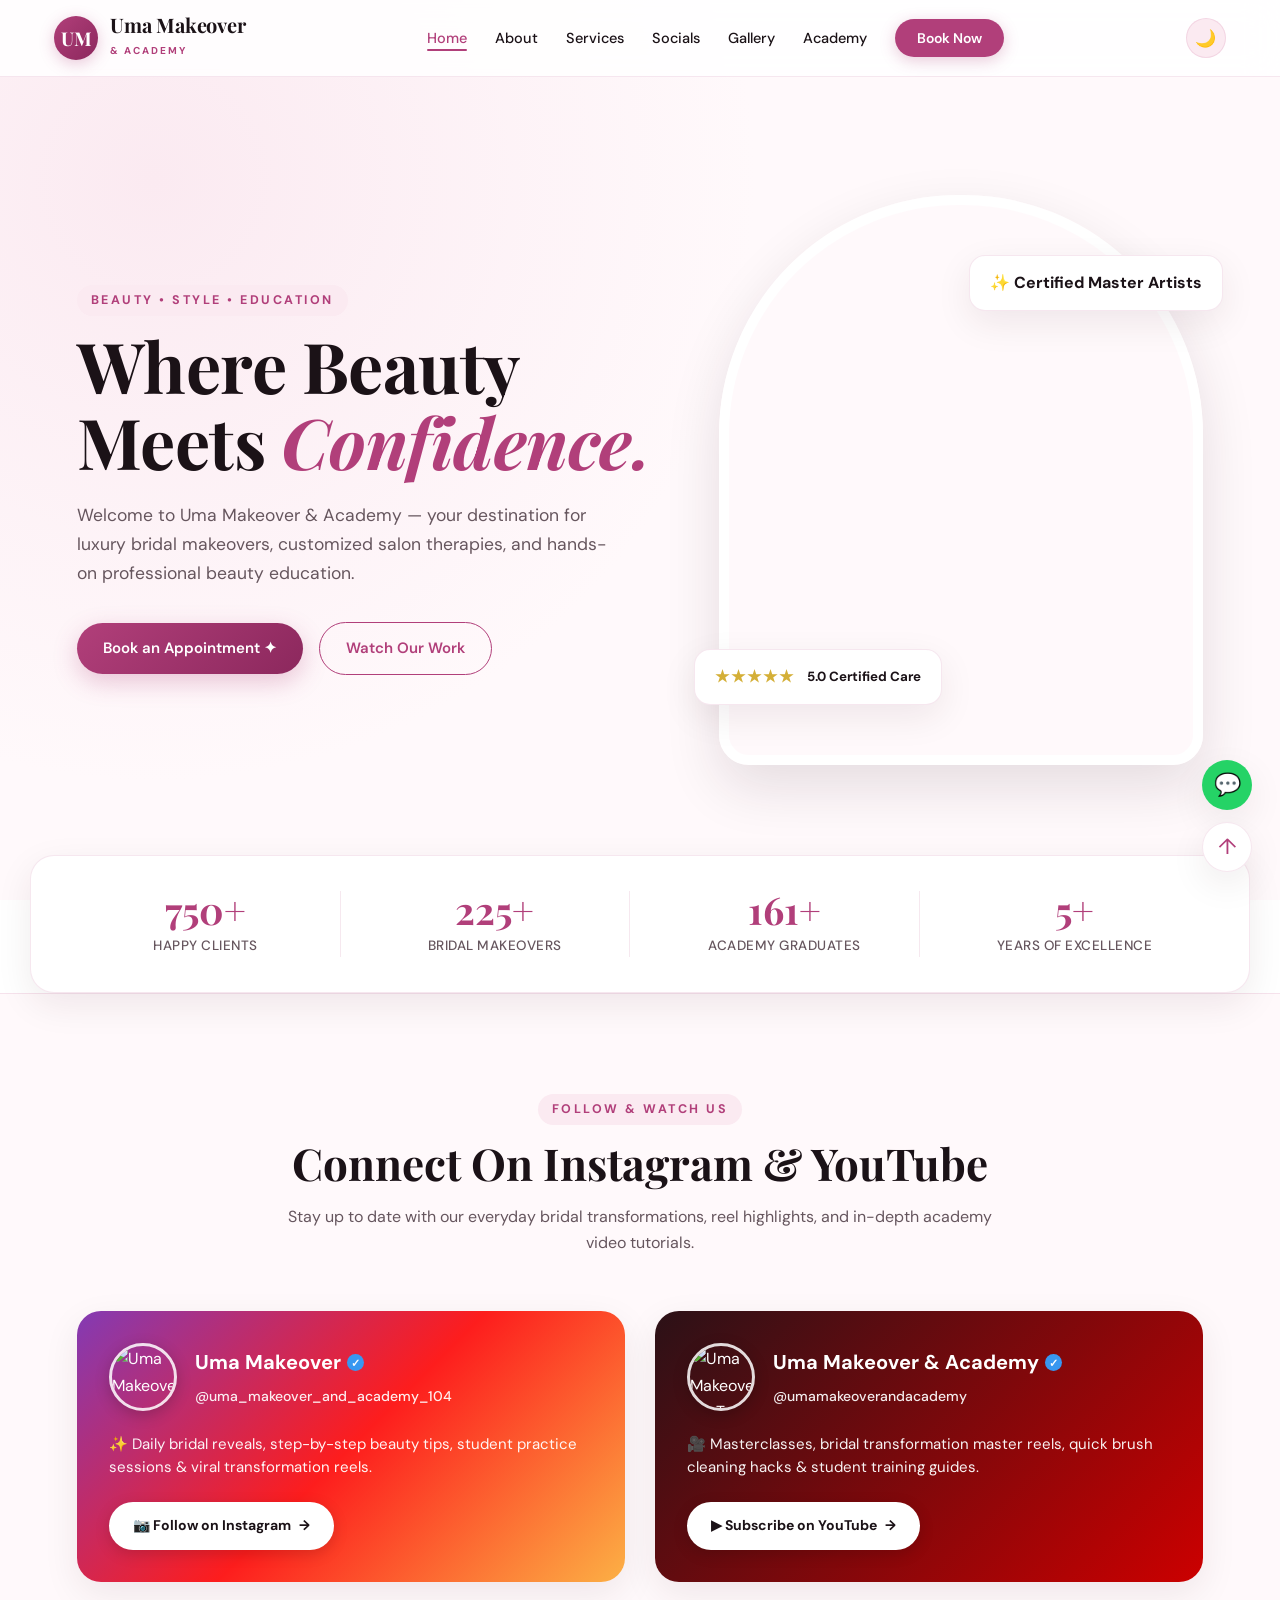
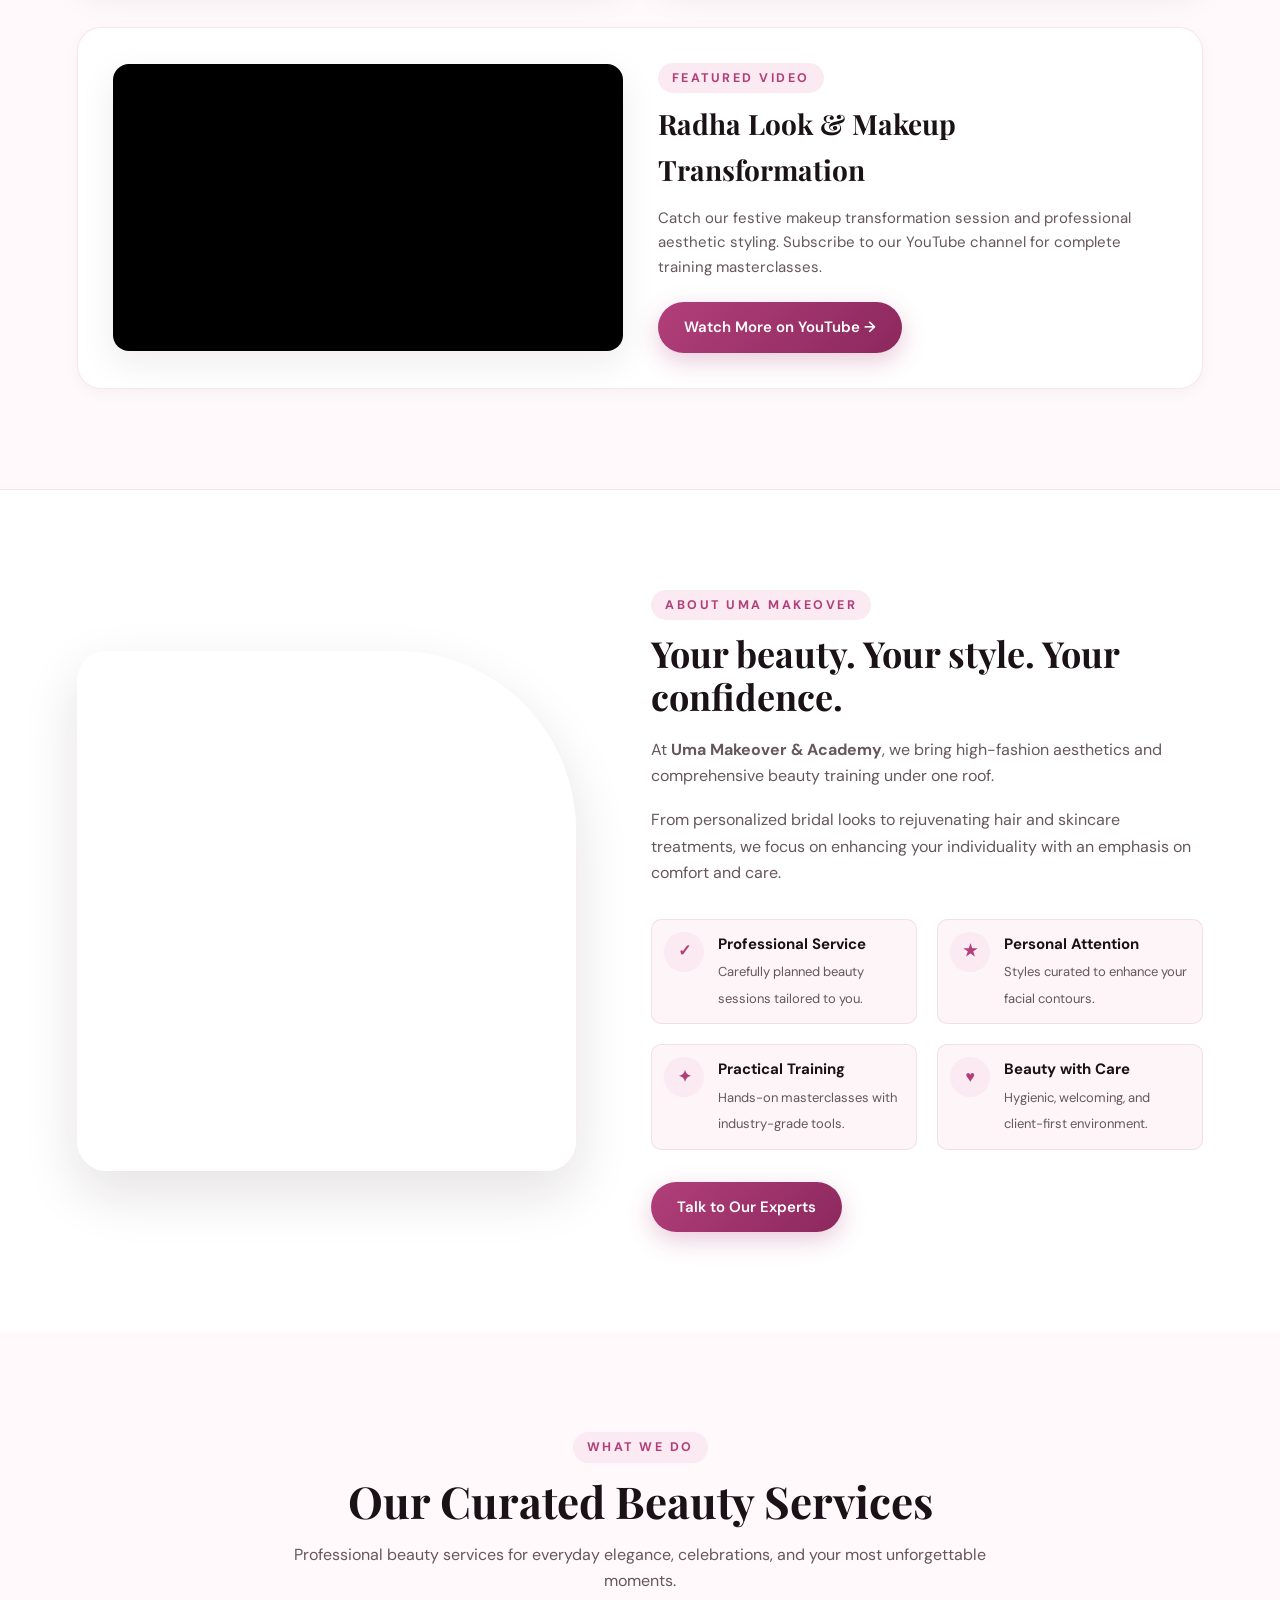
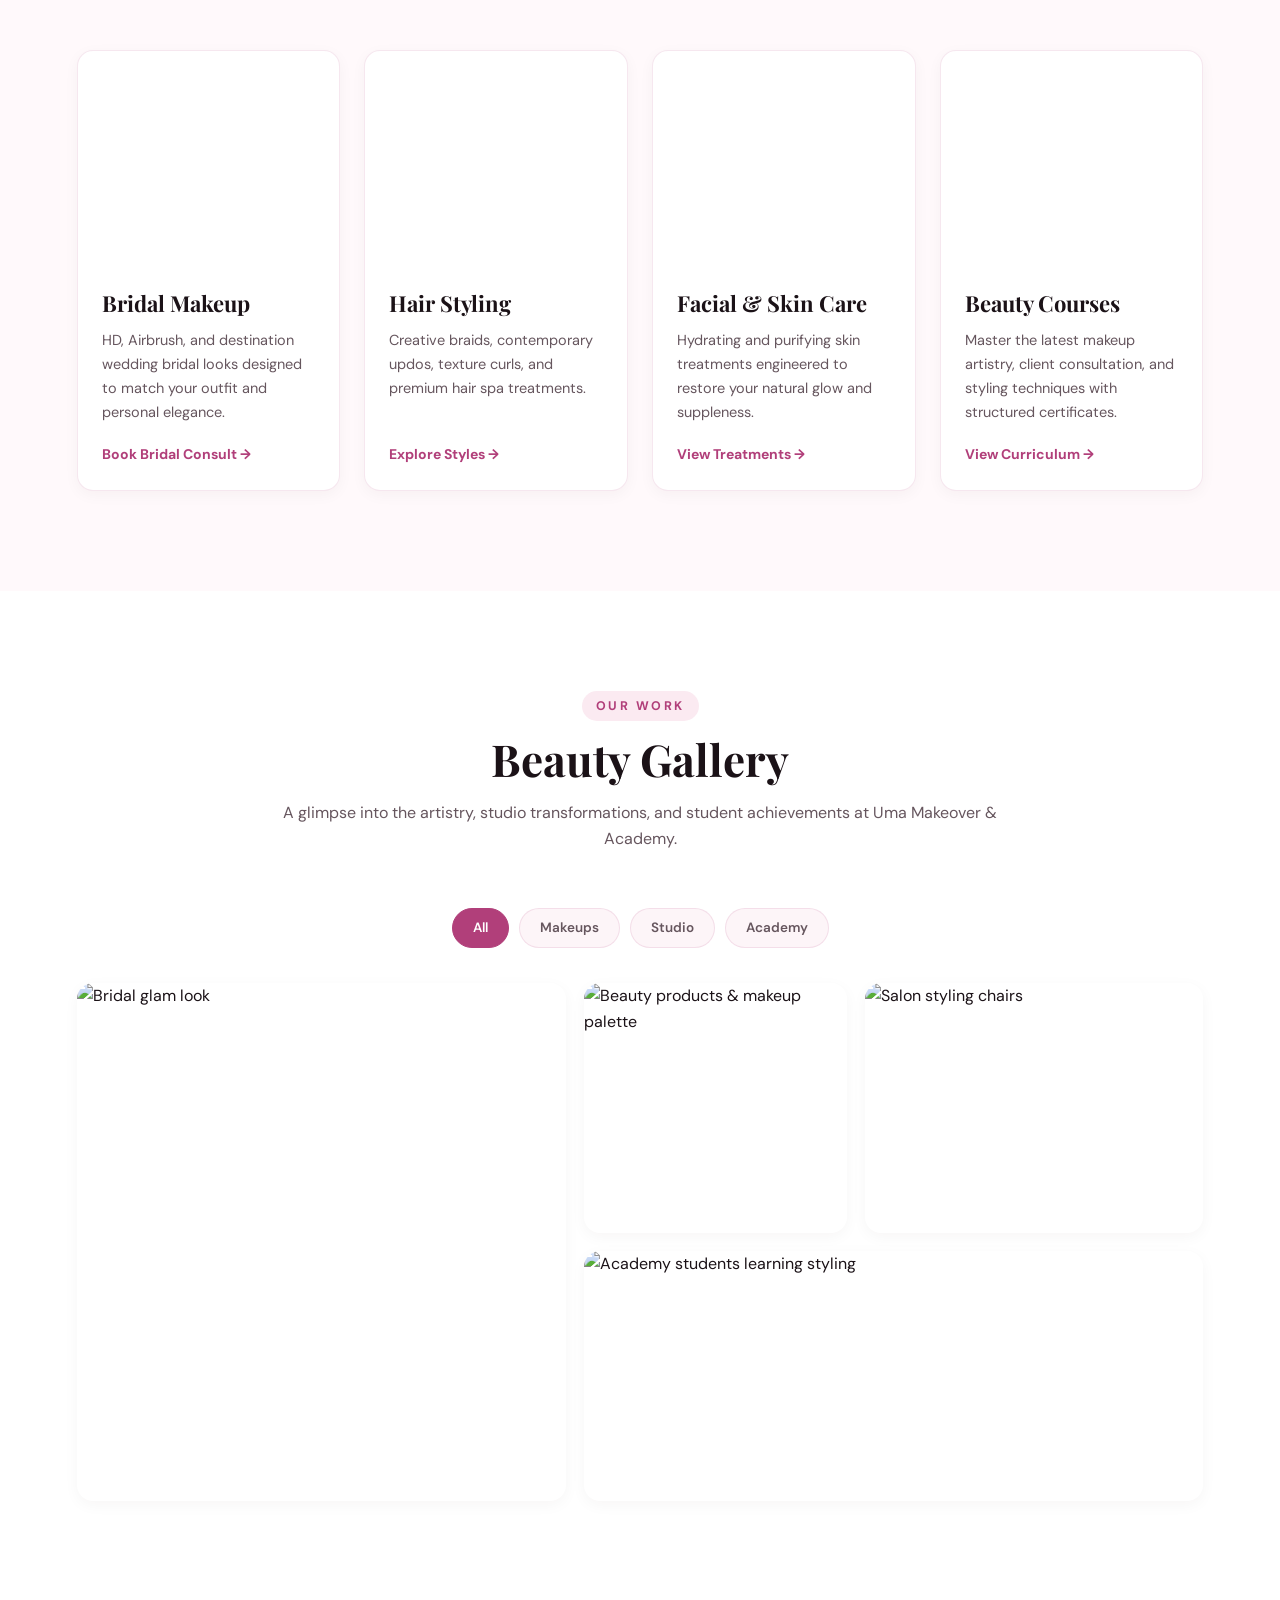
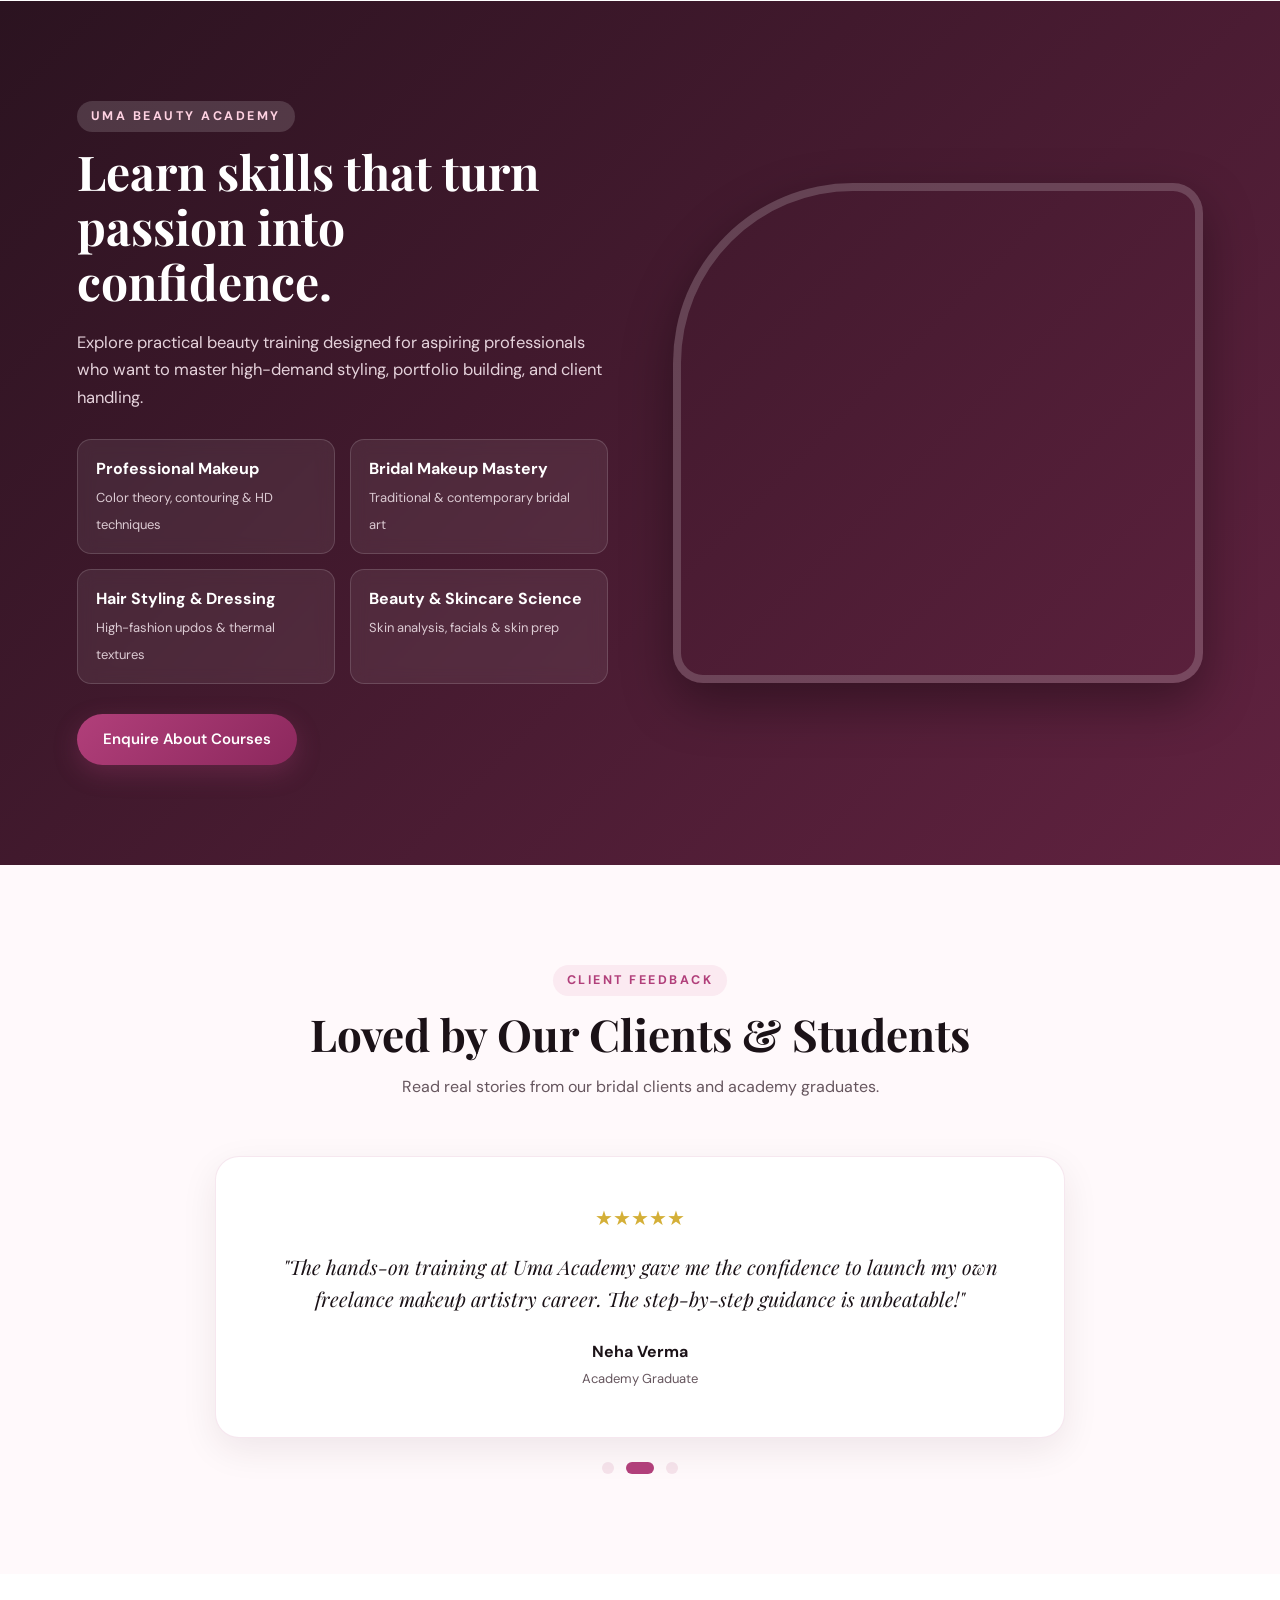
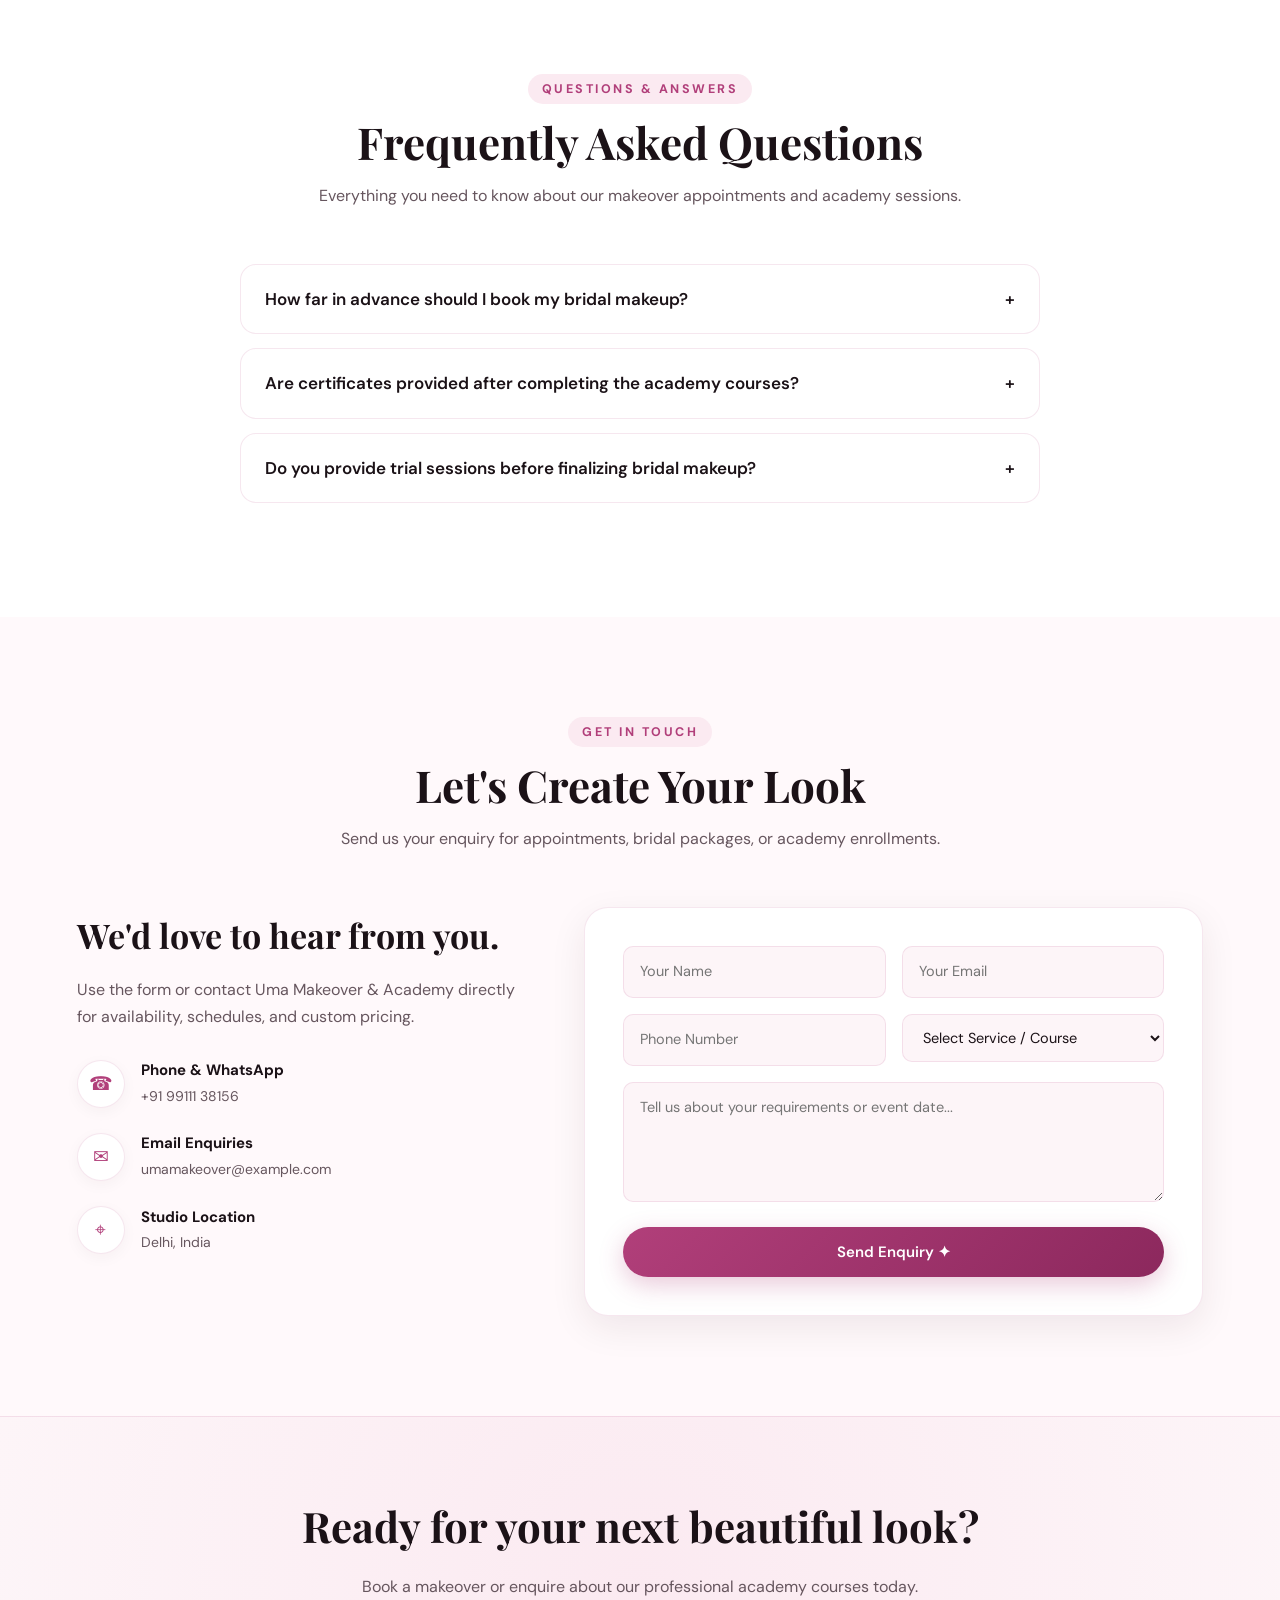
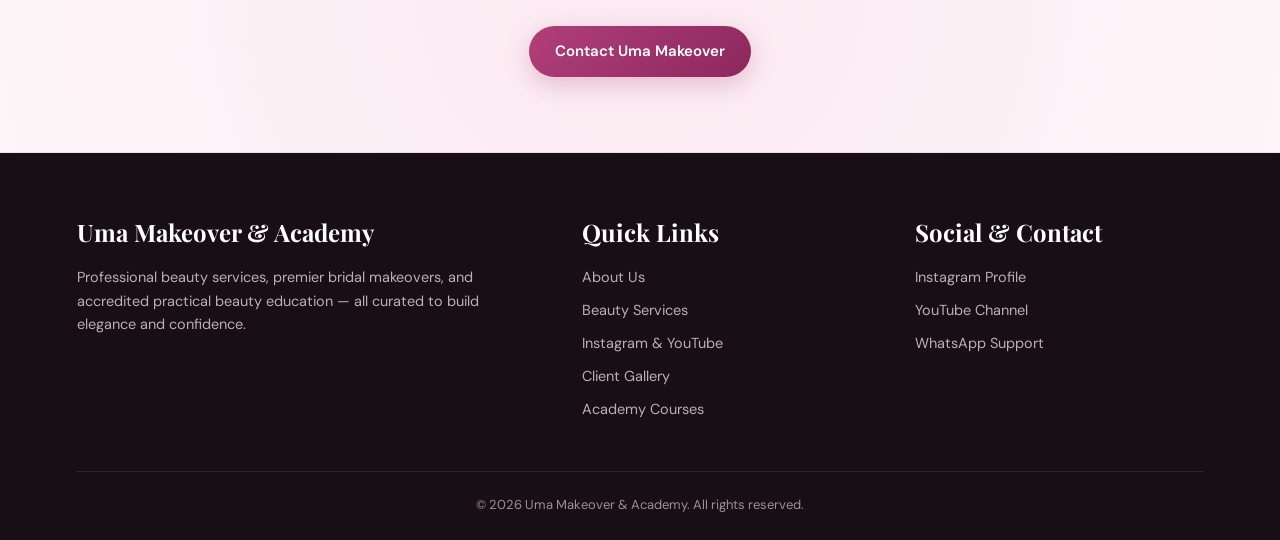
==== index.html @ 8ad24055 "Add files via upload" ====
<!DOCTYPE html>
<html lang="en">
<head>
<meta charset="UTF-8">
<meta name="viewport" content="width=device-width, initial-scale=1.0">
<title>Uma Makeover & Academy | Premium Beauty Services & Academy</title>
<meta name="description" content="Uma Makeover & Academy offers premier bridal makeovers, customized styling, advanced skincare treatments, and professional beauty certification courses.">

<!-- Open Graph Metadata -->
<meta property="og:title" content="Uma Makeover & Academy | Professional Beauty Services & Training">
<meta property="og:description" content="Explore bespoke bridal makeup, high-end beauty treatments, and masterclass academy courses at Uma Makeover & Academy.">
<meta property="og:type" content="website">
<meta property="og:image" content="https://www.dropbox.com/scl/fi/ovf34f2s7pq1p4fsjdrf5/entry.jpg?rlkey=3lvcfa2ybmjk0xt5ffach8w8v&st=k0tb5bt3&raw=1">

<!-- JSON-LD Structured Data for Local Business & Education -->
<script type="application/ld+json">
{
  "@context": "https://schema.org",
  "@type": "BeautySalon",
  "name": "Uma Makeover & Academy",
  "image": "https://www.dropbox.com/scl/fi/ovf34f2s7pq1p4fsjdrf5/entry.jpg?rlkey=3lvcfa2ybmjk0xt5ffach8w8v&st=k0tb5bt3&raw=1",
  "description": "Professional beauty services, bridal makeup, and accredited beauty training courses.",
  "address": {
    "@type": "PostalAddress",
    "addressLocality": "Delhi",
    "addressCountry": "IN"
  },
  "priceRange": "$$",
  "telephone": "+91-9911138156",
  "sameAs": [
    "https://www.instagram.com/uma_makeover_and_academy_104",
    "https://youtube.com/@umamakeoverandacademy"
  ]
}
</script>

<!-- Google Fonts -->
<link rel="preconnect" href="https://fonts.googleapis.com">
<link rel="preconnect" href="https://fonts.gstatic.com" crossorigin>
<link href="https://fonts.googleapis.com/css2?family=DM+Sans:ital,opsz,wght@0,9..40,300;0,9..40,400;0,9..40,500;0,9..40,600;0,9..40,700;1,9..40,400&family=Playfair+Display:ital,wght@0,500;0,600;0,700;1,600&display=swap" rel="stylesheet">

<!-- External Stylesheet -->
<link rel="stylesheet" href="styles.css">
</head>

<body>

<!-- Scroll Progress Bar Indicator -->
<div id="scroll-progress" role="progressbar" aria-label="Page reading progress"></div>

<!-- Header / Navigation -->
<header id="mainHeader">
  <div class="nav">
    <a href="#home" class="logo" aria-label="Uma Makeover & Academy Home">
      <div class="logo-mark">UM</div>
      <div class="logo-text"><strong>Uma Makeover</strong><span>& Academy</span></div>
    </a>
    
    <nav aria-label="Main Navigation">
      <ul id="navLinks">
        <li><a href="#home" class="active" onclick="closeMenu()">Home</a></li>
        <li><a href="#about" onclick="closeMenu()">About</a></li>
        <li><a href="#services" onclick="closeMenu()">Services</a></li>
        <li><a href="#social-hub" onclick="closeMenu()">Socials</a></li>
        <li><a href="#gallery" onclick="closeMenu()">Gallery</a></li>
        <li><a href="#academy" onclick="closeMenu()">Academy</a></li>
        <li><a href="#contact" class="nav-btn" onclick="closeMenu()">Book Now</a></li>
      </ul>
    </nav>

    <div class="nav-actions">
      <button class="theme-toggle" id="themeToggle" aria-label="Toggle Dark/Light Mode">🌙</button>
      <button class="menu-toggle" id="menuToggle" aria-label="Open Navigation Menu" onclick="toggleMenu()">☰</button>
    </div>
  </div>
</header>

<main>
<!-- Hero Section -->
<section id="home" class="hero">
  <div class="hero-copy reveal">
    <div class="eyebrow">Beauty • Style • Education</div>
    <h1>Where Beauty Meets <em>Confidence.</em></h1>
    <p>Welcome to Uma Makeover & Academy — your destination for luxury bridal makeovers, customized salon therapies, and hands-on professional beauty education.</p>
    <div class="actions">
      <a class="btn btn-primary" href="#contact">Book an Appointment ✦</a>
      <a class="btn btn-outline" href="#social-hub">Watch Our Work</a>
    </div>
  </div>
  <div class="hero-visual reveal">
    <div class="hero-photo-wrap">
      <div class="hero-photo" role="img" aria-label="Professional makeup look by Uma Makeover"></div>
    </div>
    <div class="floating float1">
      <div class="stars">★★★★★</div>
      <small>5.0 Certified Care</small>
    </div>
    <div class="floating float2">
      <span>✨ Certified Master Artists</span>
    </div>
  </div>
</section>

<!-- Animated Statistics Bar -->
<div class="container reveal">
  <div class="stats-bar">
    <div class="stat-item">
      <div class="stat-number" data-target="1500">0</div>
      <div class="stat-label">Happy Clients</div>
    </div>
    <div class="stat-item">
      <div class="stat-number" data-target="450">0</div>
      <div class="stat-label">Bridal Makeovers</div>
    </div>
    <div class="stat-item">
      <div class="stat-number" data-target="320">0</div>
      <div class="stat-label">Academy Graduates</div>
    </div>
    <div class="stat-item">
      <div class="stat-number" data-target="8">0</div>
      <div class="stat-label">Years of Excellence</div>
    </div>
  </div>
</div>

<!-- Social Hub: Instagram & YouTube Cards + Latest Video -->
<section id="social-hub" class="social-hub">
  <div class="container">
    <div class="section-head reveal">
      <div class="eyebrow">Follow & Watch Us</div>
      <h2>Connect On Instagram & YouTube</h2>
      <p>Stay up to date with our everyday bridal transformations, reel highlights, and in-depth academy video tutorials.</p>
    </div>

    <!-- Social Profile Cards -->
    <div class="social-grid reveal">
      <!-- Instagram Profile Card -->
      <a href="https://www.instagram.com/uma_makeover_and_academy_104?utm_source=ig_web_button_share_sheet&igsi=ZDNlZDc0MzIxNw==" target="_blank" rel="noopener noreferrer" class="social-profile-card insta-card">
        <div class="card-top">
          <img class="profile-avatar" src="https://www.dropbox.com/scl/fi/ovf34f2s7pq1p4fsjdrf5/entry.jpg?rlkey=3lvcfa2ybmjk0xt5ffach8w8v&st=k0tb5bt3&raw=1" alt="Uma Makeover Instagram Avatar">
          <div class="profile-info">
            <h3>Uma Makeover <span class="verified-badge">✓</span></h3>
            <span class="profile-handle">@uma_makeover_and_academy_104</span>
          </div>
        </div>
        <div class="card-mid">
          <p>✨ Daily bridal reveals, step-by-step beauty tips, student practice sessions & viral transformation reels.</p>
        </div>
        <div class="social-action-btn">
          <span>📷 Follow on Instagram</span>
          <span>→</span>
        </div>
      </a>

      <!-- YouTube Channel Card -->
      <a href="https://youtube.com/@umamakeoverandacademy?si=cdeq-fgTTBvo14sQ" target="_blank" rel="noopener noreferrer" class="social-profile-card youtube-card">
        <div class="card-top">
          <img class="profile-avatar" src="https://images.unsplash.com/photo-1487412947147-5cebf100ffc2?auto=format&fit=crop&w=200&q=80" alt="Uma Makeover YouTube Avatar">
          <div class="profile-info">
            <h3>Uma Makeover & Academy <span class="verified-badge">✓</span></h3>
            <span class="profile-handle">@umamakeoverandacademy</span>
          </div>
        </div>
        <div class="card-mid">
          <p>🎥 Masterclasses, bridal transformation master reels, quick brush cleaning hacks & student training guides.</p>
        </div>
        <div class="social-action-btn">
          <span>▶ Subscribe on YouTube</span>
          <span>→</span>
        </div>
      </a>
    </div>

    <!-- Latest Video Feature Card -->
    <div class="video-showcase reveal">
      <div class="video-player-wrap">
        <iframe 
          src="https://www.youtube-nocookie.com/embed/ZUZE400ye9o?rel=0" 
          title="Latest YouTube Video | Uma Makeover & Academy" 
          allow="accelerometer; autoplay; clipboard-write; encrypted-media; gyroscope; picture-in-picture; web-share" 
          allowfullscreen>
        </iframe>
      </div>
      <div class="video-details">
        <div class="eyebrow" style="margin-bottom: 8px;">Featured Video</div>
        <h3>Radha Look & Makeup Transformation</h3>
        <p>Catch our festive makeup transformation session and professional aesthetic styling. Subscribe to our YouTube channel for complete training masterclasses.</p>
        <div class="actions">
          <a href="https://youtube.com/@umamakeoverandacademy?si=cdeq-fgTTBvo14sQ" target="_blank" rel="noopener noreferrer" class="btn btn-primary">Watch More on YouTube →</a>
        </div>
      </div>
    </div>
  </div>
</section>

<!-- About Section -->
<section id="about" class="about">
  <div class="container about-grid">
    <div class="about-img reveal" role="img" aria-label="Uma Makeover Studio session"></div>
    <div class="about-copy reveal">
      <div class="eyebrow">About Uma Makeover</div>
      <h3>Your beauty. Your style. Your confidence.</h3>
      <p>At <strong>Uma Makeover & Academy</strong>, we bring high-fashion aesthetics and comprehensive beauty training under one roof.</p>
      <p>From personalized bridal looks to rejuvenating hair and skincare treatments, we focus on enhancing your individuality with an emphasis on comfort and care.</p>
      <div class="features">
        <div class="feature">
          <div class="icon">✓</div>
          <div><strong>Professional Service</strong><span>Carefully planned beauty sessions tailored to you.</span></div>
        </div>
        <div class="feature">
          <div class="icon">★</div>
          <div><strong>Personal Attention</strong><span>Styles curated to enhance your facial contours.</span></div>
        </div>
        <div class="feature">
          <div class="icon">✦</div>
          <div><strong>Practical Training</strong><span>Hands-on masterclasses with industry-grade tools.</span></div>
        </div>
        <div class="feature">
          <div class="icon">♥</div>
          <div><strong>Beauty with Care</strong><span>Hygienic, welcoming, and client-first environment.</span></div>
        </div>
      </div>
      <a href="#contact" class="btn btn-primary">Talk to Our Experts</a>
    </div>
  </div>
</section>

<!-- Services Section -->
<section id="services" class="services-section">
  <div class="container">
    <div class="section-head reveal">
      <div class="eyebrow">What We Do</div>
      <h2>Our Curated Beauty Services</h2>
      <p>Professional beauty services for everyday elegance, celebrations, and your most unforgettable moments.</p>
    </div>
    <div class="cards">
      <article class="card reveal">
        <div class="card-img"><div role="img" aria-label="Bridal Makeup Session"></div></div>
        <div class="card-body">
          <h3>Bridal Makeup</h3>
          <p>HD, Airbrush, and destination wedding bridal looks designed to match your outfit and personal elegance.</p>
          <a href="#contact" class="card-cta">Book Bridal Consult →</a>
        </div>
      </article>

      <article class="card reveal">
        <div class="card-img"><div role="img" aria-label="Hair Styling & Dressing"></div></div>
        <div class="card-body">
          <h3>Hair Styling</h3>
          <p>Creative braids, contemporary updos, texture curls, and premium hair spa treatments.</p>
          <a href="#contact" class="card-cta">Explore Styles →</a>
        </div>
      </article>

      <article class="card reveal">
        <div class="card-img"><div role="img" aria-label="Facial & Skin Care"></div></div>
        <div class="card-body">
          <h3>Facial & Skin Care</h3>
          <p>Hydrating and purifying skin treatments engineered to restore your natural glow and suppleness.</p>
          <a href="#contact" class="card-cta">View Treatments →</a>
        </div>
      </article>

      <article class="card reveal">
        <div class="card-img"><div role="img" aria-label="Beauty Courses"></div></div>
        <div class="card-body">
          <h3>Beauty Courses</h3>
          <p>Master the latest makeup artistry, client consultation, and styling techniques with structured certificates.</p>
          <a href="#academy" class="card-cta">View Curriculum →</a>
        </div>
      </article>
    </div>
  </div>
</section>

<!-- Gallery Section -->
<section id="gallery" class="gallery-section">
  <div class="container">
    <div class="section-head reveal">
      <div class="eyebrow">Our Work</div>
      <h2>Beauty Gallery</h2>
      <p>A glimpse into the artistry, studio transformations, and student achievements at Uma Makeover & Academy.</p>
    </div>

    <div class="gallery-filters reveal">
      <button class="filter-btn active" onclick="filterGallery('all', this)">All</button>
      <button class="filter-btn" onclick="filterGallery('makeup', this)">Makeups</button>
      <button class="filter-btn" onclick="filterGallery('studio', this)">Studio</button>
      <button class="filter-btn" onclick="filterGallery('academy', this)">Academy</button>
    </div>

    <div class="gallery-grid reveal">
      <div class="gallery-item g1" data-cat="makeup" onclick="openLightbox(this)">
        <img src="https://www.dropbox.com/scl/fi/kptnhw49k2x7mx968b41r/okay.jpeg?rlkey=gnirdo7ybxyenerd9arwm7mrc&st=c4qbxoyv&raw=1" alt="Bridal glam look" loading="lazy">
        <div class="gallery-overlay"><span>Glamour & Bridal Makeup</span></div>
      </div>
      <div class="gallery-item g2" data-cat="studio" onclick="openLightbox(this)">
        <img src="https://images.unsplash.com/photo-1596462502278-27bfdc403348?auto=format&fit=crop&w=800&q=85" alt="Beauty products & makeup palette" loading="lazy">
        <div class="gallery-overlay"><span>Premium Formulations</span></div>
      </div>
      <div class="gallery-item g3" data-cat="studio" onclick="openLightbox(this)">
        <img src="https://images.unsplash.com/photo-1560066984-138dadb4c035?auto=format&fit=crop&w=800&q=85" alt="Salon styling chairs" loading="lazy">
        <div class="gallery-overlay"><span>Modern Studio Space</span></div>
      </div>
      <div class="gallery-item g4" data-cat="academy" onclick="openLightbox(this)">
        <img src="https://images.unsplash.com/photo-1521590832167-7bcbfaa6381f?auto=format&fit=crop&w=1000&q=85" alt="Academy students learning styling" loading="lazy">
        <div class="gallery-overlay"><span>Masterclass Training</span></div>
      </div>
    </div>
  </div>
</section>

<!-- Lightbox Modal -->
<div class="lightbox" id="imageLightbox" onclick="closeLightbox(event)" role="dialog" aria-modal="true" aria-label="Image Preview">
  <div class="lightbox-content">
    <button class="lightbox-close" onclick="closeLightbox(event)" aria-label="Close Lightbox">✕</button>
    <img id="lightboxImg" src="" alt="Expanded View">
  </div>
</div>

<!-- Academy Section -->
<section id="academy" class="academy">
  <div class="container academy-grid">
    <div class="reveal">
      <div class="eyebrow">Uma Beauty Academy</div>
      <h2>Learn skills that turn passion into confidence.</h2>
      <p>Explore practical beauty training designed for aspiring professionals who want to master high-demand styling, portfolio building, and client handling.</p>
      <div class="course-list">
        <div class="course">
          <b>Professional Makeup</b>
          <span>Color theory, contouring & HD techniques</span>
        </div>
        <div class="course">
          <b>Bridal Makeup Mastery</b>
          <span>Traditional & contemporary bridal art</span>
        </div>
        <div class="course">
          <b>Hair Styling & Dressing</b>
          <span>High-fashion updos & thermal textures</span>
        </div>
        <div class="course">
          <b>Beauty & Skincare Science</b>
          <span>Skin analysis, facials & skin prep</span>
        </div>
      </div>
      <a class="btn btn-primary" href="#contact">Enquire About Courses</a>
    </div>
    <div class="academy-img reveal" role="img" aria-label="Uma Beauty Academy Practical Training"></div>
  </div>
</section>

<!-- Testimonials Section -->
<section class="testimonials">
  <div class="container">
    <div class="section-head reveal">
      <div class="eyebrow">Client Feedback</div>
      <h2>Loved by Our Clients & Students</h2>
      <p>Read real stories from our bridal clients and academy graduates.</p>
    </div>

    <div class="testimonial-carousel-wrap reveal">
      <div class="testimonial-slide active">
        <div class="test-stars">★★★★★</div>
        <p class="test-quote">"Uma Makeover made my wedding day completely magical! My makeup lasted flawlessly throughout the entire evening, looking natural yet royal."</p>
        <div class="test-author">
          <strong>Pooja Sharma</strong>
          <span>Bridal Client</span>
        </div>
      </div>

      <div class="testimonial-slide">
        <div class="test-stars">★★★★★</div>
        <p class="test-quote">"The hands-on training at Uma Academy gave me the confidence to launch my own freelance makeup artistry career. The step-by-step guidance is unbeatable!"</p>
        <div class="test-author">
          <strong>Neha Verma</strong>
          <span>Academy Graduate</span>
        </div>
      </div>

      <div class="testimonial-slide">
        <div class="test-stars">★★★★★</div>
        <p class="test-quote">"Exceptional hygiene, luxurious environment, and artists who truly listen to what you want. My go-to salon for all family occasions!"</p>
        <div class="test-author">
          <strong>Ananya Saxena</strong>
          <span>Regular Client</span>
        </div>
      </div>

      <div class="test-controls">
        <button class="test-dot active" onclick="setSlide(0)" aria-label="Testimonial 1"></button>
        <button class="test-dot" onclick="setSlide(1)" aria-label="Testimonial 2"></button>
        <button class="test-dot" onclick="setSlide(2)" aria-label="Testimonial 3"></button>
      </div>
    </div>
  </div>
</section>

<!-- FAQ Section -->
<section class="faq-section">
  <div class="container">
    <div class="section-head reveal">
      <div class="eyebrow">Questions & Answers</div>
      <h2>Frequently Asked Questions</h2>
      <p>Everything you need to know about our makeover appointments and academy sessions.</p>
    </div>

    <div class="faq-container reveal">
      <div class="faq-item">
        <button class="faq-question" onclick="toggleFaq(this)">
          How far in advance should I book my bridal makeup?
          <span>+</span>
        </button>
        <div class="faq-answer">
          We recommend booking your bridal slot at least 2 to 4 months in advance, especially during the peak wedding season, to secure your preferred dates and artists.
        </div>
      </div>

      <div class="faq-item">
        <button class="faq-question" onclick="toggleFaq(this)">
          Are certificates provided after completing the academy courses?
          <span>+</span>
        </button>
        <div class="faq-answer">
          Yes! All academy courses conclude with practical portfolio assessments, professional evaluations, and verified course completion certificates.
        </div>
      </div>

      <div class="faq-item">
        <button class="faq-question" onclick="toggleFaq(this)">
          Do you provide trial sessions before finalizing bridal makeup?
          <span>+</span>
        </button>
        <div class="faq-answer">
          Yes, we offer tailored paid trial sessions to test looks, base formulas, and hair arrangements tailored directly to your skin tone and event attire.
        </div>
      </div>
    </div>
  </div>
</section>

<!-- Contact & Booking Section -->
<section id="contact" class="contact">
  <div class="container">
    <div class="section-head reveal">
      <div class="eyebrow">Get In Touch</div>
      <h2>Let's Create Your Look</h2>
      <p>Send us your enquiry for appointments, bridal packages, or academy enrollments.</p>
    </div>
    
    <div class="contact-grid">
      <div class="contact-info reveal">
        <h3>We'd love to hear from you.</h3>
        <p>Use the form or contact Uma Makeover & Academy directly for availability, schedules, and custom pricing.</p>
        
        <div class="info">
          <div class="info-icon">☎</div>
          <div>
            <strong>Phone & WhatsApp</strong>
            <span>+91 99111 38156</span>
          </div>
        </div>

        <div class="info">
          <div class="info-icon">✉</div>
          <div>
            <strong>Email Enquiries</strong>
            <span>umamakeover@example.com</span>
          </div>
        </div>

        <div class="info">
          <div class="info-icon">⌖</div>
          <div>
            <strong>Studio Location</strong>
            <span>Delhi, India</span>
          </div>
        </div>
      </div>

      <div class="form-wrapper reveal">
        <form class="form" id="contactForm" action="https://formspree.io/f/mgvnndvn" method="POST">
          <div class="row">
            <div class="form-group">
              <input type="text" name="name" placeholder="Your Name" required aria-label="Your Name">
            </div>
            <div class="form-group">
              <input type="email" name="email" placeholder="Your Email" required aria-label="Your Email">
            </div>
          </div>
          
          <div class="row">
            <div class="form-group">
              <input type="tel" name="phone" placeholder="Phone Number" required aria-label="Phone Number">
            </div>
            <div class="form-group">
              <select name="service" required aria-label="Select Desired Service">
                <option value="" disabled selected>Select Service / Course</option>
                <option value="Bridal Makeup">Bridal Makeup</option>
                <option value="Hair Styling">Hair Styling</option>
                <option value="Skin & Facial Care">Skin & Facial Care</option>
                <option value="Academy Courses">Academy Courses</option>
              </select>
            </div>
          </div>

          <div class="form-group">
            <textarea name="message" placeholder="Tell us about your requirements or event date..." required aria-label="Message"></textarea>
          </div>

          <button class="btn btn-primary" type="submit" style="width: 100%;">Send Enquiry ✦</button>
          <div id="formStatus" class="form-status"></div>
        </form>
      </div>
    </div>
  </div>
</section>

<!-- Call to Action Banner -->
<section class="cta">
  <div class="container reveal">
    <h2>Ready for your next beautiful look?</h2>
    <p>Book a makeover or enquire about our professional academy courses today.</p>
    <a href="#contact" class="btn btn-primary">Contact Uma Makeover</a>
  </div>
</section>
</main>

<!-- Footer -->
<footer>
  <div class="footer-grid">
    <div>
      <h3>Uma Makeover & Academy</h3>
      <p>Professional beauty services, premier bridal makeovers, and accredited practical beauty education — all curated to build elegance and confidence.</p>
    </div>
    <div>
      <h3>Quick Links</h3>
      <a href="#about">About Us</a>
      <a href="#services">Beauty Services</a>
      <a href="#social-hub">Instagram & YouTube</a>
      <a href="#gallery">Client Gallery</a>
      <a href="#academy">Academy Courses</a>
    </div>
    <div>
      <h3>Social & Contact</h3>
      <a href="https://www.instagram.com/uma_makeover_and_academy_104?utm_source=ig_web_button_share_sheet&igsi=ZDNlZDc0MzIxNw==" target="_blank" rel="noopener noreferrer">Instagram Profile</a>
      <a href="https://youtube.com/@umamakeoverandacademy?si=cdeq-fgTTBvo14sQ" target="_blank" rel="noopener noreferrer">YouTube Channel</a>
      <a href="https://wa.me/9911138156" target="_blank" rel="noopener noreferrer">WhatsApp Support</a>
    </div>
  </div>
  <div class="footer-bottom">
    © <span id="year"></span> Uma Makeover & Academy. All rights reserved.
  </div>
</footer>

<!-- Floating Action Buttons -->
<aside class="floating-actions" aria-label="Quick Actions">
  <a href="https://wa.me/919911138156" target="_blank" rel="noopener noreferrer" class="float-btn whatsapp-btn" aria-label="Chat on WhatsApp">💬</a>
  <button class="float-btn scroll-top-btn" id="scrollTopBtn" onclick="window.scrollTo({top:0, behavior:'smooth'})" aria-label="Back to top">↑</button>
</aside>

<!-- External Script -->
<script src="script.js"></script>
</body>
</html>
---- styles.css ----
:root {
  --pink: #b13f7a;
  --pink-dark: #8c285d;
  --pink-light: #fbeaf1;
  --pink-glow: rgba(177, 63, 122, 0.28);
  --dark: #1b1217;
  --cream: #fff9fb;
  --card-bg: #ffffff;
  --surface: #fdf5f8;
  --white: #ffffff;
  --muted: #66565e;
  --border: rgba(177, 63, 122, 0.12);
  --gold: #d4af37;
  --shadow-sm: 0 4px 15px rgba(45, 15, 30, 0.04);
  --shadow-md: 0 12px 36px rgba(45, 15, 30, 0.08);
  --shadow-lg: 0 22px 55px rgba(45, 15, 30, 0.12);
  --radius-lg: 24px;
  --radius-md: 16px;
  --radius-sm: 10px;
  --transition: all 0.35s cubic-bezier(0.16, 1, 0.3, 1);
}

[data-theme="dark"] {
  --pink: #d9629f;
  --pink-dark: #b13f7a;
  --pink-light: #2c1421;
  --pink-glow: rgba(217, 98, 159, 0.35);
  --dark: #f8f2f5;
  --cream: #120b10;
  --card-bg: #1c1319;
  --surface: #180e15;
  --white: #160d13;
  --muted: #bda8b3;
  --border: rgba(217, 98, 159, 0.2);
  --shadow-sm: 0 4px 15px rgba(0, 0, 0, 0.3);
  --shadow-md: 0 12px 36px rgba(0, 0, 0, 0.45);
  --shadow-lg: 0 22px 55px rgba(0, 0, 0, 0.6);
}

*, *::before, *::after {
  margin: 0;
  padding: 0;
  box-sizing: border-box;
}

html {
  scroll-behavior: smooth;
  scroll-padding-top: 85px;
}

body {
  font-family: "DM Sans", sans-serif;
  color: var(--dark);
  background-color: var(--white);
  line-height: 1.65;
  overflow-x: hidden;
  transition: background-color 0.4s ease, color 0.4s ease;
}

a:focus-visible, button:focus-visible, input:focus-visible, select:focus-visible, textarea:focus-visible {
  outline: 3px solid var(--pink);
  outline-offset: 3px;
}

a { text-decoration: none; color: inherit; }
img { display: block; width: 100%; object-fit: cover; }
button, input, select, textarea { font: inherit; }

#scroll-progress {
  position: fixed;
  top: 0;
  left: 0;
  height: 3.5px;
  background: linear-gradient(90deg, var(--pink), var(--gold));
  width: 0%;
  z-index: 2000;
  transition: width 0.1s linear;
}

/* Header & Sticky Navigation */
header {
  position: fixed;
  top: 0;
  left: 0;
  width: 100%;
  z-index: 1000;
  background: rgba(255, 255, 255, 0.85);
  backdrop-filter: blur(16px);
  -webkit-backdrop-filter: blur(16px);
  border-bottom: 1px solid var(--border);
  transition: var(--transition);
}

[data-theme="dark"] header {
  background: rgba(22, 13, 19, 0.85);
}

header.scrolled {
  box-shadow: var(--shadow-sm);
  background: rgba(255, 255, 255, 0.96);
}
[data-theme="dark"] header.scrolled {
  background: rgba(22, 13, 19, 0.96);
}

.nav {
  max-width: 1220px;
  margin: auto;
  padding: 14px 24px;
  display: flex;
  align-items: center;
  justify-content: space-between;
  gap: 20px;
}

.logo {
  display: flex;
  align-items: center;
  gap: 12px;
}

.logo-mark {
  width: 44px;
  height: 44px;
  border-radius: 50%;
  display: grid;
  place-items: center;
  background: linear-gradient(135deg, var(--pink), var(--pink-dark));
  color: #fff;
  font-family: "Playfair Display", serif;
  font-weight: 700;
  font-size: 19px;
  box-shadow: 0 4px 15px var(--pink-glow);
}

.logo-text strong {
  display: block;
  font-family: "Playfair Display", serif;
  font-size: 20px;
  letter-spacing: -0.2px;
  line-height: 1.1;
}

.logo-text span {
  font-size: 10px;
  letter-spacing: 2px;
  color: var(--pink);
  text-transform: uppercase;
  font-weight: 700;
}

nav ul {
  list-style: none;
  display: flex;
  gap: 28px;
  align-items: center;
}

nav a {
  font-size: 14.5px;
  font-weight: 500;
  position: relative;
  transition: color 0.25s ease;
}

nav a::after {
  content: '';
  position: absolute;
  bottom: -4px;
  left: 0;
  width: 0%;
  height: 2px;
  background: var(--pink);
  transition: width 0.3s cubic-bezier(0.2, 0.8, 0.2, 1);
  border-radius: 2px;
}

nav a:hover, nav a.active {
  color: var(--pink);
}

nav a:hover::after, nav a.active::after {
  width: 100%;
}

.nav-actions {
  display: flex;
  align-items: center;
  gap: 14px;
}

.theme-toggle {
  background: var(--pink-light);
  border: 1px solid var(--border);
  color: var(--pink);
  width: 40px;
  height: 40px;
  border-radius: 50%;
  display: grid;
  place-items: center;
  cursor: pointer;
  font-size: 17px;
  transition: var(--transition);
}

.theme-toggle:hover {
  transform: rotate(20deg) scale(1.05);
}

.nav-btn {
  padding: 10px 22px;
  border-radius: 30px;
  background: var(--pink);
  color: white !important;
  font-weight: 600;
  font-size: 14px;
  box-shadow: 0 4px 15px var(--pink-glow);
  transition: var(--transition);
}

.nav-btn:hover {
  transform: translateY(-2px);
  box-shadow: 0 7px 22px var(--pink-glow);
}

.nav-btn::after { display: none !important; }

.menu-toggle {
  display: none;
  background: none;
  border: none;
  font-size: 26px;
  cursor: pointer;
  color: var(--dark);
  padding: 5px;
}

/* Global Buttons & Badges */
.btn {
  display: inline-flex;
  align-items: center;
  justify-content: center;
  gap: 8px;
  padding: 13px 26px;
  border-radius: 30px;
  font-weight: 600;
  font-size: 15px;
  cursor: pointer;
  transition: var(--transition);
  border: none;
}

.btn-primary {
  background: linear-gradient(135deg, var(--pink), var(--pink-dark));
  color: #fff;
  box-shadow: 0 8px 24px var(--pink-glow);
}

.btn-primary:hover {
  transform: translateY(-2.5px);
  box-shadow: 0 12px 30px var(--pink-glow);
}

.btn-outline {
  border: 1.5px solid var(--pink);
  color: var(--pink);
  background: transparent;
}

.btn-outline:hover {
  background: var(--pink-light);
  transform: translateY(-2.5px);
}

.eyebrow {
  display: inline-block;
  color: var(--pink);
  font-weight: 700;
  text-transform: uppercase;
  letter-spacing: 2.5px;
  font-size: 12.5px;
  margin-bottom: 12px;
  background: var(--pink-light);
  padding: 5px 14px;
  border-radius: 30px;
}

.section-head {
  text-align: center;
  max-width: 720px;
  margin: 0 auto 55px;
}

.section-head h2 {
  font-family: "Playfair Display", serif;
  font-size: clamp(32px, 4vw, 44px);
  line-height: 1.2;
  margin-bottom: 14px;
}

.section-head p {
  color: var(--muted);
  font-size: 16px;
}

section {
  padding: 100px 6%;
}

.container {
  max-width: 1220px;
  margin: auto;
}

/* Hero Section */
.hero {
  min-height: 100vh;
  padding: 140px 6% 80px;
  display: grid;
  grid-template-columns: 1.1fr 0.9fr;
  align-items: center;
  gap: 50px;
  background: radial-gradient(circle at 12% 20%, var(--pink-light) 0%, transparent 45%), var(--cream);
  position: relative;
  overflow: hidden;
}

.hero-copy h1 {
  font-family: "Playfair Display", serif;
  font-size: clamp(42px, 5.5vw, 70px);
  line-height: 1.08;
  margin-bottom: 22px;
  letter-spacing: -0.5px;
}

.hero-copy h1 em {
  color: var(--pink);
  font-style: italic;
  font-family: "Playfair Display", serif;
}

.hero-copy p {
  color: var(--muted);
  font-size: 17.5px;
  max-width: 540px;
  margin-bottom: 34px;
}

.hero .actions {
  display: flex;
  gap: 16px;
  flex-wrap: wrap;
  align-items: center;
}

.hero-visual {
  position: relative;
}

.hero-photo-wrap {
  position: relative;
  z-index: 1;
}

.hero-photo {
  height: 570px;
  border-radius: 240px 240px 30px 30px;
  box-shadow: var(--shadow-lg);
  border: 10px solid var(--card-bg);
  background: url("https://www.dropbox.com/scl/fi/ovf34f2s7pq1p4fsjdrf5/entry.jpg?rlkey=3lvcfa2ybmjk0xt5ffach8w8v&st=pskd2j8v&raw=1") center/cover no-repeat;
  transition: transform 0.6s ease;
}

.hero-visual:hover .hero-photo {
  transform: scale(1.015);
}

.floating {
  position: absolute;
  background: var(--card-bg);
  padding: 14px 20px;
  border-radius: 16px;
  box-shadow: var(--shadow-md);
  font-weight: 700;
  z-index: 2;
  display: flex;
  align-items: center;
  gap: 12px;
  border: 1px solid var(--border);
  animation: floatAnim 4s ease-in-out infinite alternate;
}

.float1 {
  left: -25px;
  bottom: 60px;
  animation-delay: 0s;
}

.float2 {
  right: -20px;
  top: 60px;
  animation-delay: 1.5s;
}

@keyframes floatAnim {
  0% { transform: translateY(0px); }
  100% { transform: translateY(-12px); }
}

.stars {
  color: var(--gold);
  letter-spacing: 2px;
}

/* Statistics Bar */
.stats-bar {
  background: var(--card-bg);
  padding: 35px 40px;
  border-radius: var(--radius-lg);
  box-shadow: var(--shadow-md);
  margin-top: -45px;
  position: relative;
  z-index: 10;
  display: grid;
  grid-template-columns: repeat(4, 1fr);
  gap: 20px;
  border: 1px solid var(--border);
}

.stat-item {
  text-align: center;
  border-right: 1px solid var(--border);
}

.stat-item:last-child {
  border-right: none;
}

.stat-number {
  font-family: "Playfair Display", serif;
  font-size: 38px;
  font-weight: 700;
  color: var(--pink);
  line-height: 1;
  margin-bottom: 6px;
}

.stat-label {
  font-size: 13.5px;
  color: var(--muted);
  font-weight: 500;
  text-transform: uppercase;
  letter-spacing: 0.5px;
}

/* Social Connect Profiles & Latest Video Section */
.social-hub {
  background: var(--cream);
  border-top: 1px solid var(--border);
  border-bottom: 1px solid var(--border);
}

.social-grid {
  display: grid;
  grid-template-columns: 1fr 1fr;
  gap: 30px;
  margin-bottom: 45px;
}

.social-profile-card {
  display: flex;
  flex-direction: column;
  justify-content: space-between;
  padding: 32px;
  border-radius: var(--radius-lg);
  color: #ffffff;
  position: relative;
  overflow: hidden;
  box-shadow: var(--shadow-md);
  transition: var(--transition);
  cursor: pointer;
}

.social-profile-card:hover {
  transform: translateY(-8px);
  box-shadow: var(--shadow-lg);
}

.insta-card {
  background: linear-gradient(135deg, #833ab4, #fd1d1d, #fcb045);
}

.youtube-card {
  background: linear-gradient(135deg, #2b1117 0%, #cc0000 100%);
}

.card-top {
  display: flex;
  align-items: center;
  gap: 18px;
  margin-bottom: 22px;
}

.profile-avatar {
  width: 68px;
  height: 68px;
  border-radius: 50%;
  border: 3px solid rgba(255, 255, 255, 0.85);
  box-shadow: 0 4px 15px rgba(0, 0, 0, 0.2);
  object-fit: cover;
}

.profile-info h3 {
  font-size: 20px;
  font-weight: 700;
  margin-bottom: 4px;
  display: flex;
  align-items: center;
  gap: 6px;
  color: #fff;
}

.verified-badge {
  background: #3897f0;
  color: white;
  border-radius: 50%;
  font-size: 11px;
  width: 17px;
  height: 17px;
  display: inline-grid;
  place-items: center;
}

.profile-handle {
  font-size: 14px;
  opacity: 0.92;
  font-weight: 500;
}

.card-mid p {
  font-size: 15px;
  line-height: 1.5;
  color: rgba(255, 255, 255, 0.95);
  margin-bottom: 24px;
}

.social-action-btn {
  display: inline-flex;
  align-items: center;
  justify-content: center;
  gap: 8px;
  background: #ffffff;
  color: #1b1217;
  padding: 12px 24px;
  border-radius: 30px;
  font-weight: 700;
  font-size: 14px;
  transition: var(--transition);
  box-shadow: 0 4px 15px rgba(0, 0, 0, 0.15);
  width: fit-content;
}

.social-profile-card:hover .social-action-btn {
  transform: scale(1.04);
}

/* Latest Video Embed Container */
.video-showcase {
  background: var(--card-bg);
  border: 1px solid var(--border);
  border-radius: var(--radius-lg);
  padding: 35px;
  box-shadow: var(--shadow-sm);
  display: grid;
  grid-template-columns: 1fr 1fr;
  gap: 35px;
  align-items: center;
}

.video-player-wrap {
  position: relative;
  border-radius: var(--radius-md);
  overflow: hidden;
  box-shadow: var(--shadow-md);
  background: #000;
  aspect-ratio: 16/9;
}

.video-player-wrap iframe {
  position: absolute;
  inset: 0;
  width: 100%;
  height: 100%;
  border: none;
}

.video-details h3 {
  font-family: "Playfair Display", serif;
  font-size: 28px;
  margin-bottom: 12px;
}

.video-details p {
  color: var(--muted);
  font-size: 15px;
  margin-bottom: 22px;
}

/* About Section */
.about {
  background: var(--white);
}

.about-grid {
  display: grid;
  grid-template-columns: 0.95fr 1.05fr;
  gap: 75px;
  align-items: center;
}

.about-img {
  height: 520px;
  border-radius: 30px 180px 30px 30px;
  background: url("https://www.dropbox.com/scl/fi/5585wtarthppxr4ii4p8y/IMG_20251009_195903.jpg?rlkey=9sg9oexq5ltqjyc8ute4a8y6s&st=n1d5ogpd&raw=1") center/cover;
  box-shadow: var(--shadow-lg);
  border: 8px solid var(--card-bg);
}

.about-copy h3 {
  font-family: "Playfair Display", serif;
  font-size: 36px;
  margin-bottom: 18px;
  line-height: 1.2;
}

.about-copy p {
  color: var(--muted);
  margin-bottom: 18px;
  font-size: 16px;
}

.features {
  display: grid;
  grid-template-columns: 1fr 1fr;
  gap: 20px;
  margin: 32px 0;
}

.feature {
  display: flex;
  gap: 14px;
  align-items: flex-start;
  padding: 12px;
  border-radius: var(--radius-sm);
  background: var(--surface);
  border: 1px solid var(--border);
}

.icon {
  width: 40px;
  height: 40px;
  flex: none;
  border-radius: 50%;
  display: grid;
  place-items: center;
  background: var(--pink-light);
  color: var(--pink);
  font-weight: 700;
  font-size: 16px;
}

.feature strong {
  display: block;
  font-size: 15px;
  margin-bottom: 2px;
}

.feature span {
  font-size: 13px;
  color: var(--muted);
}

/* Services Section */
.services-section {
  background: var(--cream);
}

.cards {
  display: grid;
  grid-template-columns: repeat(4, 1fr);
  gap: 24px;
}

.card {
  background: var(--card-bg);
  border-radius: var(--radius-md);
  overflow: hidden;
  box-shadow: var(--shadow-sm);
  border: 1px solid var(--border);
  transition: var(--transition);
  display: flex;
  flex-direction: column;
}

.card:hover {
  transform: translateY(-8px);
  box-shadow: var(--shadow-lg);
  border-color: rgba(177, 63, 122, 0.3);
}

.card-img {
  height: 210px;
  position: relative;
  overflow: hidden;
}

.card-img div {
  width: 100%;
  height: 100%;
  transition: transform 0.5s ease;
}

.card:hover .card-img div {
  transform: scale(1.08);
}

.card:nth-child(1) .card-img div {
  background: url("https://www.dropbox.com/scl/fi/kptnhw49k2x7mx968b41r/okay.jpeg?rlkey=gnirdo7ybxyenerd9arwm7mrc&st=ux4b2gvg&raw=1") center/cover;
}
.card:nth-child(2) .card-img div {
  background: url("https://www.dropbox.com/scl/fi/r9j51t55dg8chqa97dp1r/hair.jpeg?rlkey=ddks5bmu60dn95oyfgqcnqu5i&st=e2dn7uao&raw=1") center/cover;
}
.card:nth-child(3) .card-img div {
  background: url("https://images.unsplash.com/photo-1570172619644-dfd03ed5d881?auto=format&fit=crop&w=700&q=80") center/cover;
}
.card:nth-child(4) .card-img div {
  background: url("https://images.unsplash.com/photo-1556229010-6c3f2c9ca5f8?auto=format&fit=crop&w=700&q=80") center/cover;
}

.card-body {
  padding: 24px;
  display: flex;
  flex-direction: column;
  flex-grow: 1;
}

.card h3 {
  font-family: "Playfair Display", serif;
  font-size: 22px;
  margin-bottom: 8px;
}

.card p {
  color: var(--muted);
  font-size: 14.5px;
  margin-bottom: 18px;
  flex-grow: 1;
}

.card-cta {
  display: inline-flex;
  align-items: center;
  gap: 6px;
  color: var(--pink);
  font-weight: 700;
  font-size: 14px;
  margin-top: auto;
}

.card-cta:hover {
  text-decoration: underline;
}

/* Gallery Section */
.gallery-section {
  background: var(--white);
}

.gallery-filters {
  display: flex;
  justify-content: center;
  gap: 10px;
  margin-bottom: 35px;
  flex-wrap: wrap;
}

.filter-btn {
  background: var(--surface);
  border: 1px solid var(--border);
  padding: 8px 20px;
  border-radius: 30px;
  font-size: 13.5px;
  font-weight: 600;
  color: var(--muted);
  cursor: pointer;
  transition: var(--transition);
}

.filter-btn.active, .filter-btn:hover {
  background: var(--pink);
  color: #fff;
  border-color: var(--pink);
}

.gallery-grid {
  display: grid;
  grid-template-columns: 1.3fr 0.7fr 0.9fr;
  grid-template-rows: 250px 250px;
  gap: 18px;
}

.gallery-item {
  border-radius: var(--radius-md);
  overflow: hidden;
  position: relative;
  cursor: pointer;
  box-shadow: var(--shadow-sm);
}

.gallery-item img {
  height: 100%;
  width: 100%;
  transition: transform 0.5s ease;
}

.gallery-item:hover img {
  transform: scale(1.08);
}

.gallery-overlay {
  position: absolute;
  inset: 0;
  background: linear-gradient(to top, rgba(27, 18, 23, 0.7) 0%, transparent 60%);
  display: flex;
  align-items: flex-end;
  padding: 20px;
  color: #fff;
  opacity: 0;
  transition: opacity 0.3s ease;
}

.gallery-item:hover .gallery-overlay {
  opacity: 1;
}

.g1 { grid-row: 1 / 3; }
.g2 { grid-column: 2; }
.g3 { grid-column: 3; }
.g4 { grid-column: 2 / 4; }

/* Lightbox Modal */
.lightbox {
  position: fixed;
  inset: 0;
  background: rgba(0, 0, 0, 0.92);
  z-index: 3000;
  display: none;
  align-items: center;
  justify-content: center;
  padding: 30px;
}

.lightbox.active {
  display: flex;
}

.lightbox-content {
  max-width: 900px;
  max-height: 80vh;
  position: relative;
}

.lightbox-content img {
  border-radius: 12px;
  max-height: 80vh;
  width: auto;
  margin: auto;
  box-shadow: 0 10px 40px rgba(0,0,0,0.5);
}

.lightbox-close {
  position: absolute;
  top: -45px;
  right: 0;
  background: none;
  border: none;
  color: #fff;
  font-size: 32px;
  cursor: pointer;
}

/* Academy Section */
.academy {
  background: linear-gradient(135deg, #2b1320, #612240);
  color: white;
  position: relative;
  overflow: hidden;
}

.academy-grid {
  display: grid;
  grid-template-columns: 1fr 1fr;
  gap: 65px;
  align-items: center;
}

.academy .eyebrow {
  background: rgba(255, 255, 255, 0.15);
  color: #ffd2e2;
}

.academy h2 {
  font-family: "Playfair Display", serif;
  font-size: clamp(34px, 4.5vw, 48px);
  line-height: 1.15;
  margin-bottom: 20px;
}

.academy p {
  color: #e5d2db;
  margin-bottom: 28px;
  font-size: 16.5px;
}

.course-list {
  display: grid;
  grid-template-columns: 1fr 1fr;
  gap: 15px;
  margin-bottom: 30px;
}

.course {
  padding: 16px 18px;
  border: 1px solid rgba(255, 255, 255, 0.15);
  border-radius: 14px;
  background: rgba(255, 255, 255, 0.07);
  backdrop-filter: blur(8px);
  transition: var(--transition);
}

.course:hover {
  background: rgba(255, 255, 255, 0.13);
  transform: translateY(-3px);
}

.course b {
  display: block;
  font-size: 16px;
  margin-bottom: 2px;
}

.course span {
  font-size: 13px;
  color: #dccbd3;
}

.academy-img {
  height: 500px;
  border-radius: 180px 30px 30px 30px;
  background: url("https://www.dropbox.com/scl/fi/prysr5lzevznzvkv8n62l/pic.jpg?rlkey=c1kmatd8d2mh10u2fvdua3zpp&st=q5vh2wwm&raw=1") center/cover;
  border: 8px solid rgba(255, 255, 255, 0.18);
  box-shadow: 0 20px 50px rgba(0, 0, 0, 0.35);
}

/* Testimonials Carousel Section */
.testimonials {
  background: var(--cream);
  overflow: hidden;
}

.testimonial-carousel-wrap {
  position: relative;
  max-width: 850px;
  margin: auto;
}

.testimonial-slide {
  display: none;
  background: var(--card-bg);
  padding: 45px;
  border-radius: var(--radius-lg);
  box-shadow: var(--shadow-md);
  border: 1px solid var(--border);
  text-align: center;
  transition: opacity 0.5s ease;
}

.testimonial-slide.active {
  display: block;
  animation: fadeIn 0.6s ease;
}

@keyframes fadeIn {
  from { opacity: 0; transform: translateY(8px); }
  to { opacity: 1; transform: translateY(0); }
}

.test-stars {
  color: var(--gold);
  font-size: 20px;
  margin-bottom: 16px;
}

.test-quote {
  font-family: "Playfair Display", serif;
  font-size: 20px;
  font-style: italic;
  margin-bottom: 24px;
  color: var(--dark);
  line-height: 1.6;
}

.test-author strong {
  display: block;
  font-size: 16px;
}

.test-author span {
  font-size: 13px;
  color: var(--muted);
}

.test-controls {
  display: flex;
  justify-content: center;
  gap: 12px;
  margin-top: 24px;
}

.test-dot {
  width: 12px;
  height: 12px;
  border-radius: 50%;
  background: var(--border);
  border: none;
  cursor: pointer;
  transition: var(--transition);
}

.test-dot.active {
  background: var(--pink);
  width: 28px;
  border-radius: 10px;
}

/* FAQ Accordion Section */
.faq-section {
  background: var(--white);
}

.faq-container {
  max-width: 800px;
  margin: auto;
}

.faq-item {
  border: 1px solid var(--border);
  border-radius: var(--radius-md);
  margin-bottom: 14px;
  background: var(--card-bg);
  overflow: hidden;
}

.faq-question {
  width: 100%;
  padding: 20px 24px;
  display: flex;
  justify-content: space-between;
  align-items: center;
  background: none;
  border: none;
  font-weight: 600;
  font-size: 17px;
  color: var(--dark);
  text-align: left;
  cursor: pointer;
}

.faq-question span {
  transition: transform 0.3s ease;
}

.faq-item.active .faq-question span {
  transform: rotate(45deg);
}

.faq-answer {
  max-height: 0;
  overflow: hidden;
  transition: max-height 0.35s ease, padding 0.35s ease;
  padding: 0 24px;
  color: var(--muted);
  font-size: 15px;
}

.faq-item.active .faq-answer {
  max-height: 200px;
  padding-bottom: 20px;
}

/* Contact & Interactive Booking Form */
.contact {
  background: var(--cream);
}

.contact-grid {
  display: grid;
  grid-template-columns: 0.85fr 1.15fr;
  gap: 50px;
  align-items: start;
}

.contact-info h3 {
  font-family: "Playfair Display", serif;
  font-size: 34px;
  margin-bottom: 14px;
}

.contact-info > p {
  color: var(--muted);
  margin-bottom: 28px;
  font-size: 16px;
}

.info {
  display: flex;
  gap: 16px;
  margin: 22px 0;
  align-items: center;
}

.info-icon {
  width: 48px;
  height: 48px;
  border-radius: 50%;
  background: var(--card-bg);
  border: 1px solid var(--border);
  box-shadow: var(--shadow-sm);
  display: grid;
  place-items: center;
  color: var(--pink);
  font-size: 19px;
  flex-shrink: 0;
}

.info strong {
  display: block;
  font-size: 15px;
}

.info span {
  font-size: 14px;
  color: var(--muted);
}

.form-wrapper {
  background: var(--card-bg);
  padding: 38px;
  border-radius: var(--radius-lg);
  box-shadow: var(--shadow-md);
  border: 1px solid var(--border);
}

.row {
  display: grid;
  grid-template-columns: 1fr 1fr;
  gap: 16px;
}

.form-group {
  margin-bottom: 16px;
}

input, select, textarea {
  width: 100%;
  border: 1.5px solid var(--border);
  border-radius: var(--radius-sm);
  padding: 13px 16px;
  outline: none;
  background: var(--surface);
  color: var(--dark);
  transition: var(--transition);
  font-size: 14.5px;
}

input:focus, select:focus, textarea:focus {
  border-color: var(--pink);
  background: var(--card-bg);
  box-shadow: 0 0 0 4px var(--pink-glow);
}

textarea {
  resize: vertical;
  min-height: 120px;
}

.form-status {
  margin-top: 14px;
  padding: 12px;
  border-radius: var(--radius-sm);
  font-size: 14px;
  display: none;
  text-align: center;
}

.form-status.success {
  display: block;
  background: #e6f7eb;
  color: #1a7f37;
  border: 1px solid #b7eb8f;
}

.form-status.error {
  display: block;
  background: #ffebe9;
  color: #cf222e;
  border: 1px solid #ffc1ba;
}

/* Call to Action Banner */
.cta {
  padding: 75px 6%;
  text-align: center;
  background: radial-gradient(circle at center, var(--pink-light) 0%, var(--surface) 100%);
  border-top: 1px solid var(--border);
  border-bottom: 1px solid var(--border);
}

.cta h2 {
  font-family: "Playfair Display", serif;
  font-size: clamp(32px, 4vw, 42px);
  margin-bottom: 12px;
}

.cta p {
  color: var(--muted);
  margin-bottom: 26px;
  max-width: 580px;
  margin-left: auto;
  margin-right: auto;
}

/* Footer */
footer {
  background: #180e15;
  color: #d8cbd0;
  padding: 60px 6% 25px;
}

.footer-grid {
  max-width: 1220px;
  margin: auto;
  display: grid;
  grid-template-columns: 1.6fr 1fr 1fr;
  gap: 45px;
  padding-bottom: 40px;
}

footer h3 {
  font-family: "Playfair Display", serif;
  color: #fff;
  font-size: 24px;
  margin-bottom: 14px;
}

footer p {
  font-size: 14.5px;
  color: #bcaeb5;
  line-height: 1.6;
}

footer a {
  display: block;
  margin: 9px 0;
  font-size: 14.5px;
  color: #bcaeb5;
  transition: color 0.2s ease;
}

footer a:hover {
  color: var(--pink);
}

.footer-bottom {
  max-width: 1220px;
  margin: auto;
  border-top: 1px solid rgba(255, 255, 255, 0.1);
  padding-top: 22px;
  text-align: center;
  font-size: 13px;
  color: #9d8f96;
}

/* Floating Actions: WhatsApp & Scroll to Top */
.floating-actions {
  position: fixed;
  bottom: 28px;
  right: 28px;
  display: flex;
  flex-direction: column;
  gap: 12px;
  z-index: 1000;
}

.float-btn {
  width: 50px;
  height: 50px;
  border-radius: 50%;
  display: grid;
  place-items: center;
  font-size: 22px;
  box-shadow: var(--shadow-md);
  cursor: pointer;
  transition: var(--transition);
  border: none;
}

.whatsapp-btn {
  background: #25d366;
  color: white;
}

.whatsapp-btn:hover {
  transform: scale(1.1);
}

.scroll-top-btn {
  background: var(--card-bg);
  color: var(--pink);
  border: 1px solid var(--border);
  opacity: 0;
  visibility: hidden;
}

.scroll-top-btn.visible {
  opacity: 1;
  visibility: visible;
}

.scroll-top-btn:hover {
  transform: translateY(-4px);
}

/* Scroll Reveal Animations */
.reveal {
  opacity: 0;
  transform: translateY(30px);
  transition: opacity 0.8s cubic-bezier(0.16, 1, 0.3, 1), transform 0.8s cubic-bezier(0.16, 1, 0.3, 1);
}

.reveal.show {
  opacity: 1;
  transform: translateY(0);
}

/* Responsive Breakpoints */
@media (max-width: 1024px) {
  .cards {
    grid-template-columns: repeat(2, 1fr);
  }
  .stats-bar {
    grid-template-columns: repeat(2, 1fr);
    gap: 25px;
  }
  .stat-item:nth-child(2) {
    border-right: none;
  }
  .video-showcase {
    grid-template-columns: 1fr;
  }
}

@media (max-width: 900px) {
  nav ul {
    display: none;
    position: absolute;
    top: 72px;
    left: 0;
    width: 100%;
    padding: 24px;
    background: var(--card-bg);
    flex-direction: column;
    box-shadow: var(--shadow-md);
    border-bottom: 1px solid var(--border);
    gap: 18px;
  }
  nav ul.open {
    display: flex;
  }
  .menu-toggle {
    display: block;
  }
  .hero, .about-grid, .academy-grid, .contact-grid, .social-grid {
    grid-template-columns: 1fr;
  }
  .hero {
    padding-top: 120px;
    text-align: center;
  }
  .hero-copy p {
    margin: 0 auto 30px;
  }
  .hero .actions {
    justify-content: center;
  }
  .hero-visual {
    max-width: 550px;
    margin: 0 auto;
  }
  .footer-grid {
    grid-template-columns: 1fr 1fr;
  }
}

@media (max-width: 650px) {
  section {
    padding: 75px 5%;
  }
  .hero {
    padding: 105px 5% 55px;
  }
  .hero-photo {
    height: 420px;
  }
  .float1 { left: 0px; bottom: 20px; }
  .float2 { right: 0px; top: 20px; }
  .stats-bar {
    grid-template-columns: 1fr;
    margin-top: -20px;
    padding: 25px;
  }
  .stat-item {
    border-right: none;
    border-bottom: 1px solid var(--border);
    padding-bottom: 15px;
  }
  .stat-item:last-child {
    border-bottom: none;
    padding-bottom: 0;
  }
  .features, .course-list, .row, .cards {
    grid-template-columns: 1fr;
  }
  .gallery-grid {
    grid-template-columns: 1fr;
    grid-template-rows: auto;
  }
  .gallery-item {
    height: 230px;
  }
  .g1, .g2, .g3, .g4 {
    grid-column: auto;
    grid-row: auto;
  }
  .footer-grid {
    grid-template-columns: 1fr;
  }
  .floating-actions {
    bottom: 20px;
    right: 20px;
  }
  .form-wrapper, .social-profile-card, .video-showcase {
    padding: 24px;
  }
}
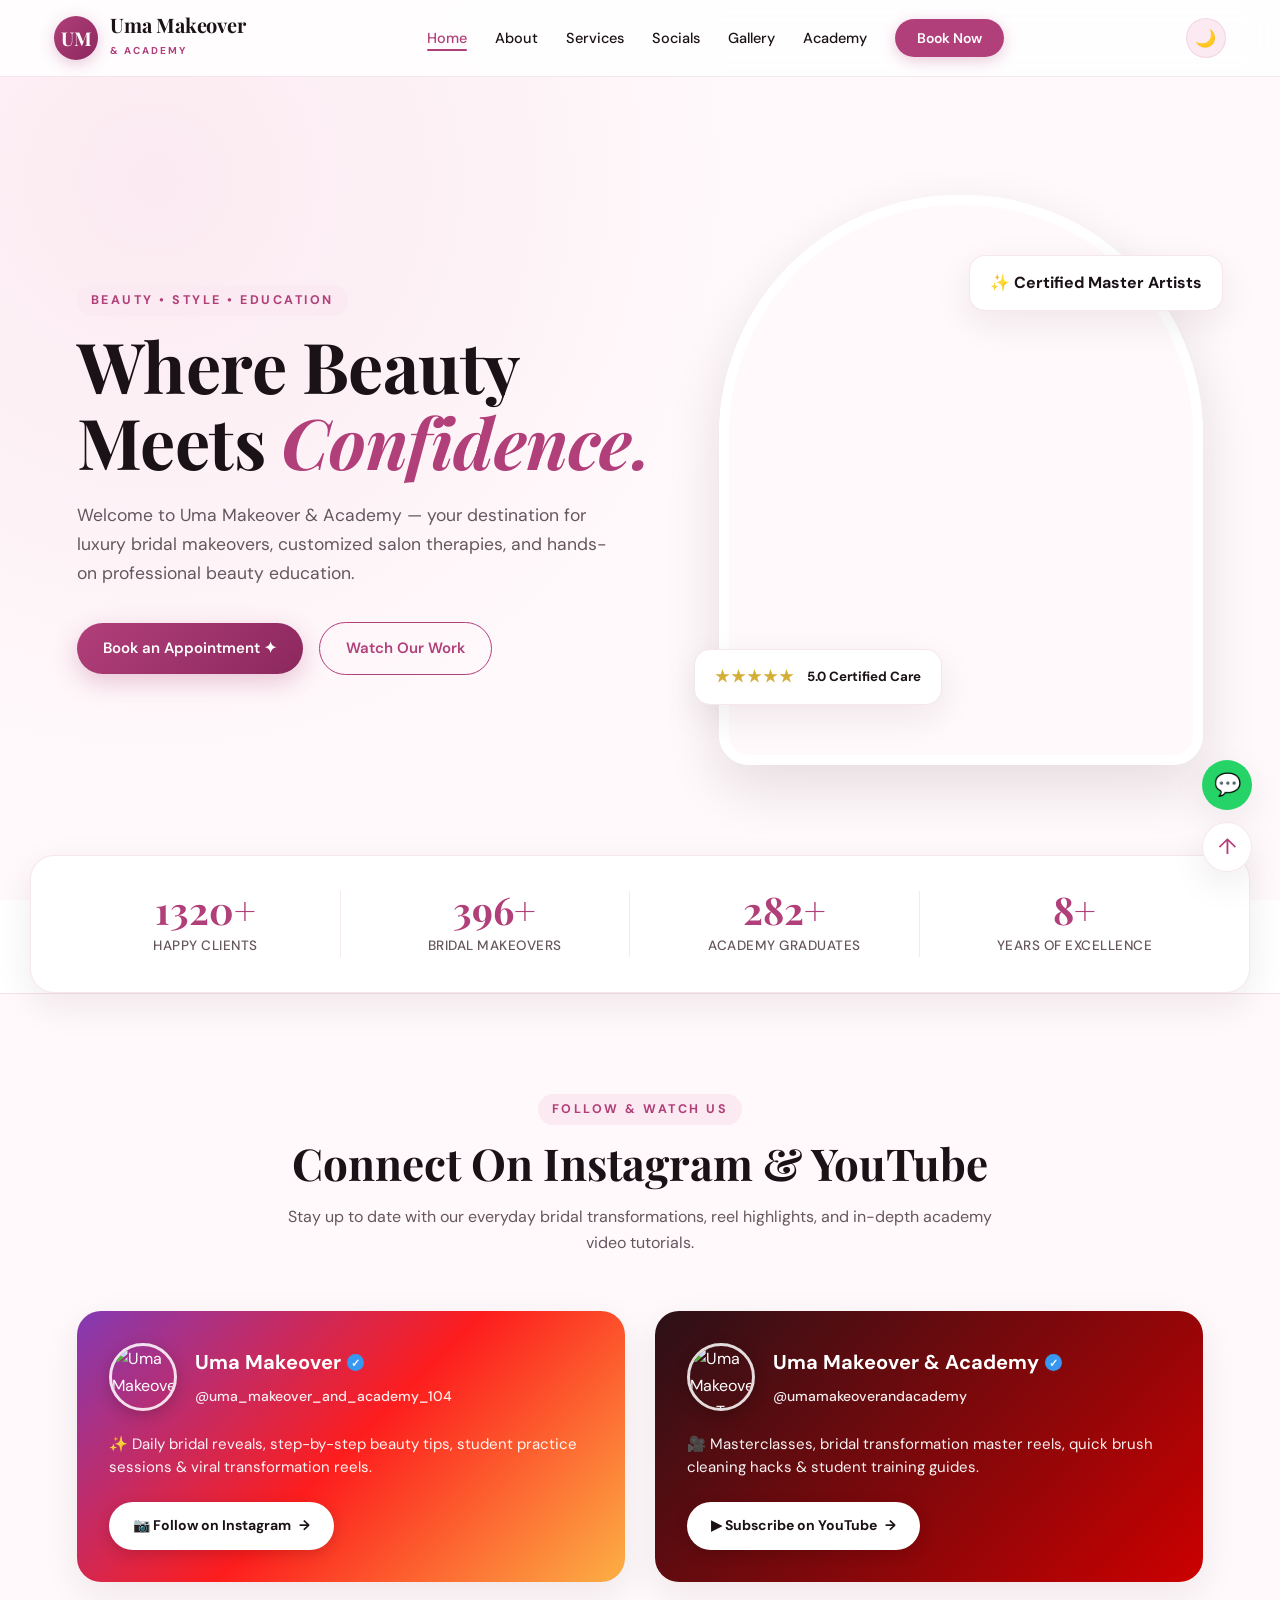
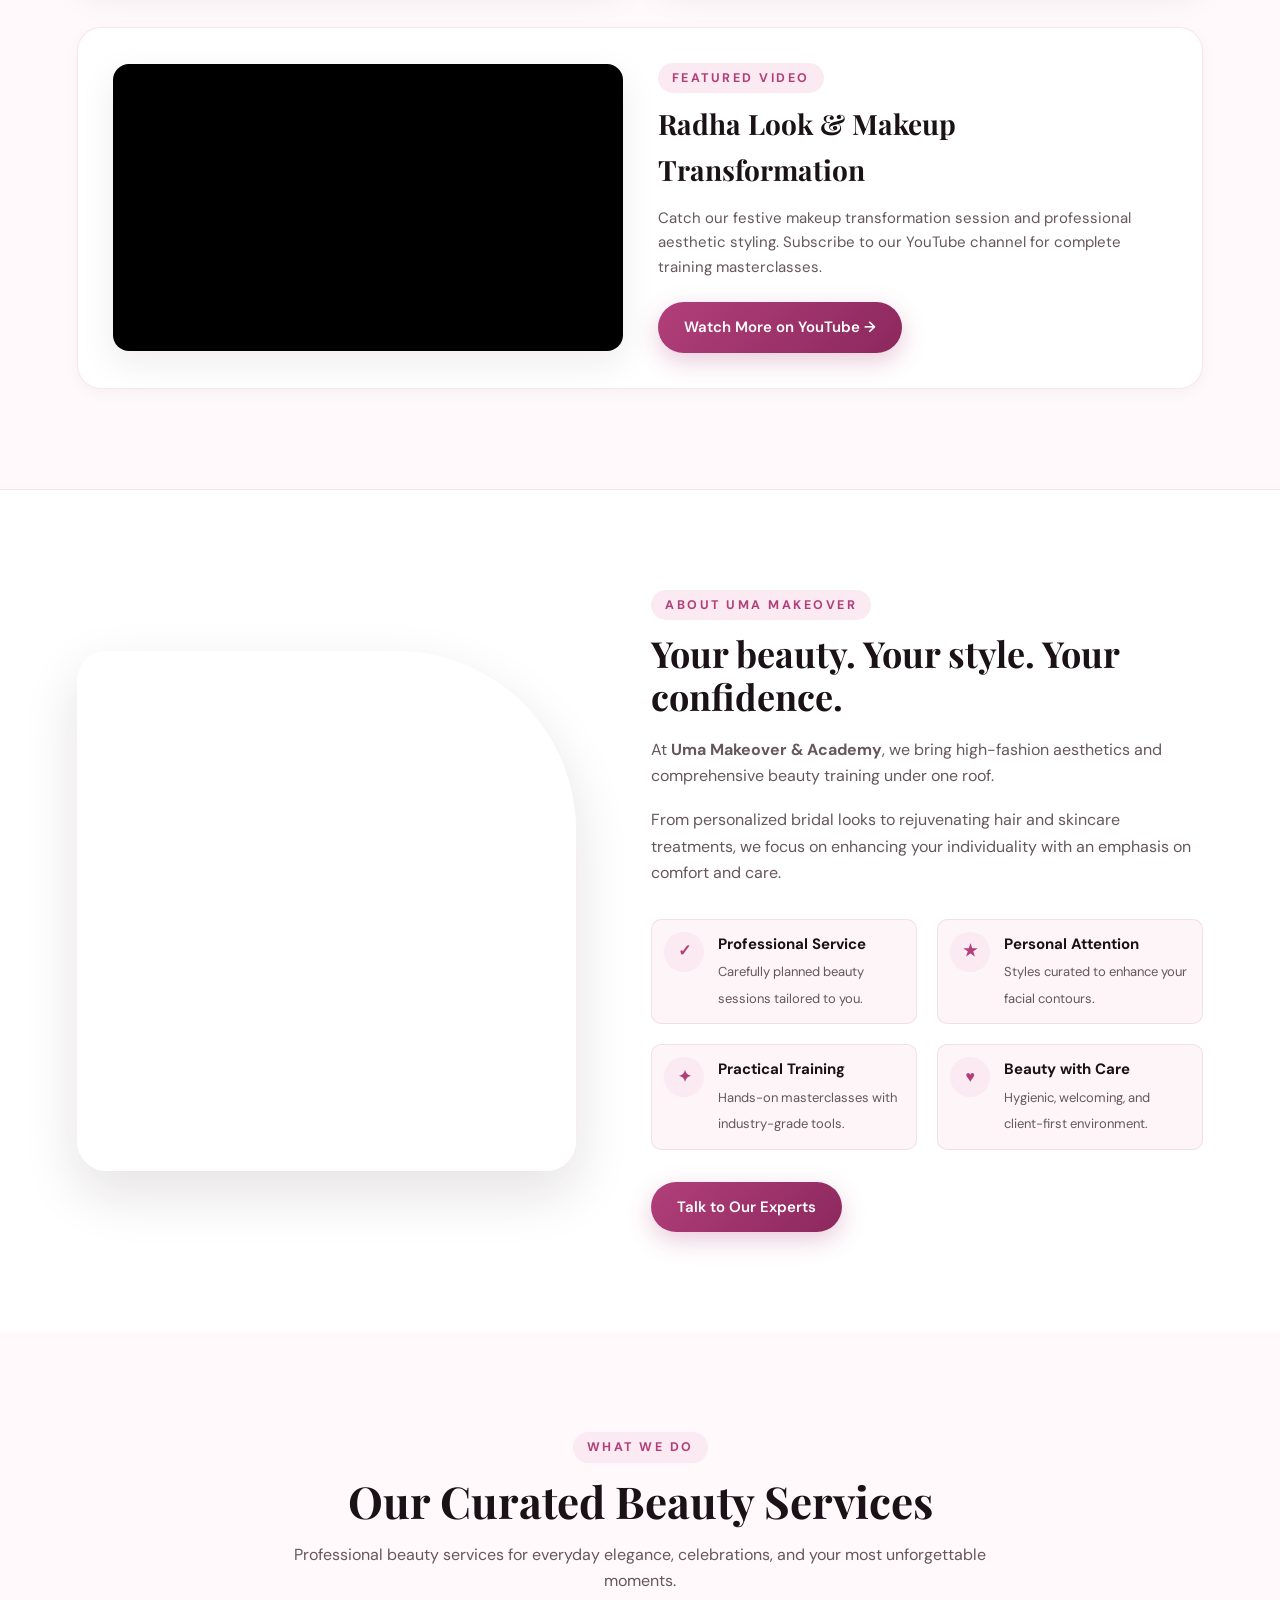
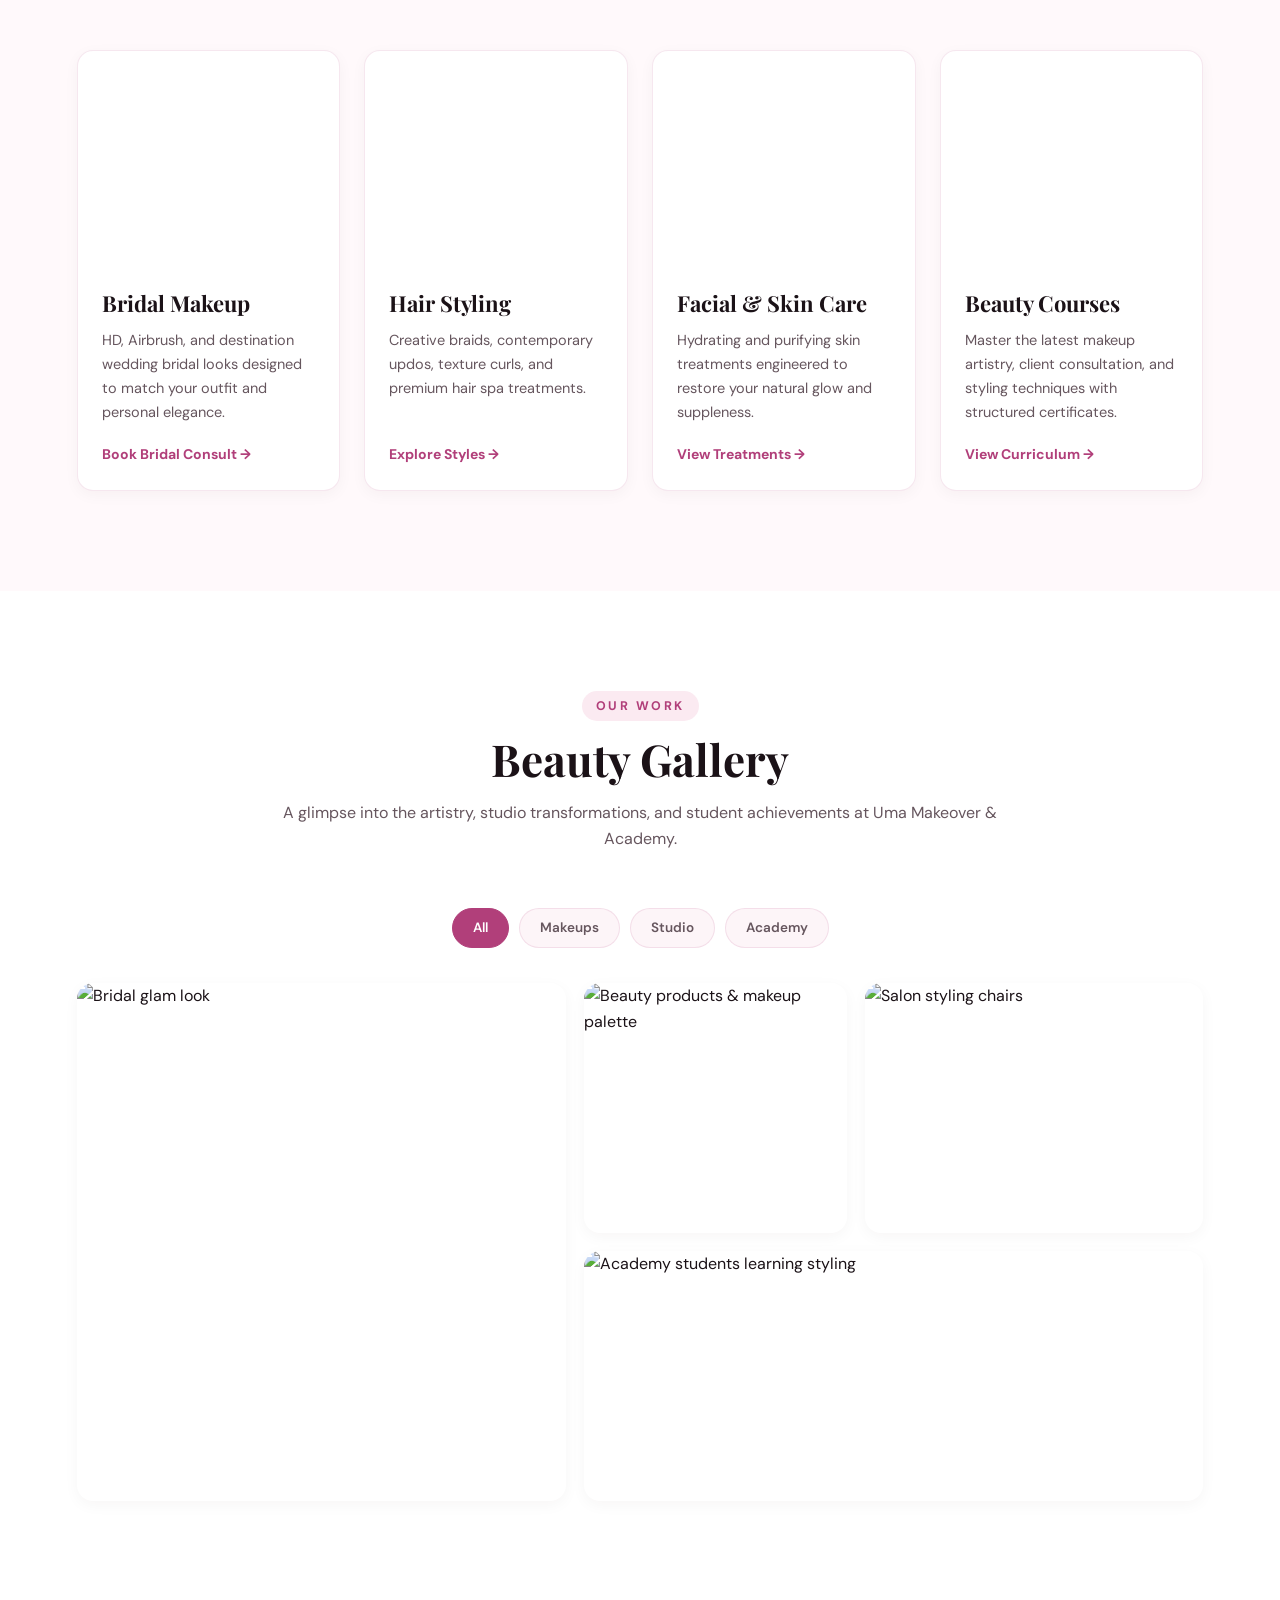
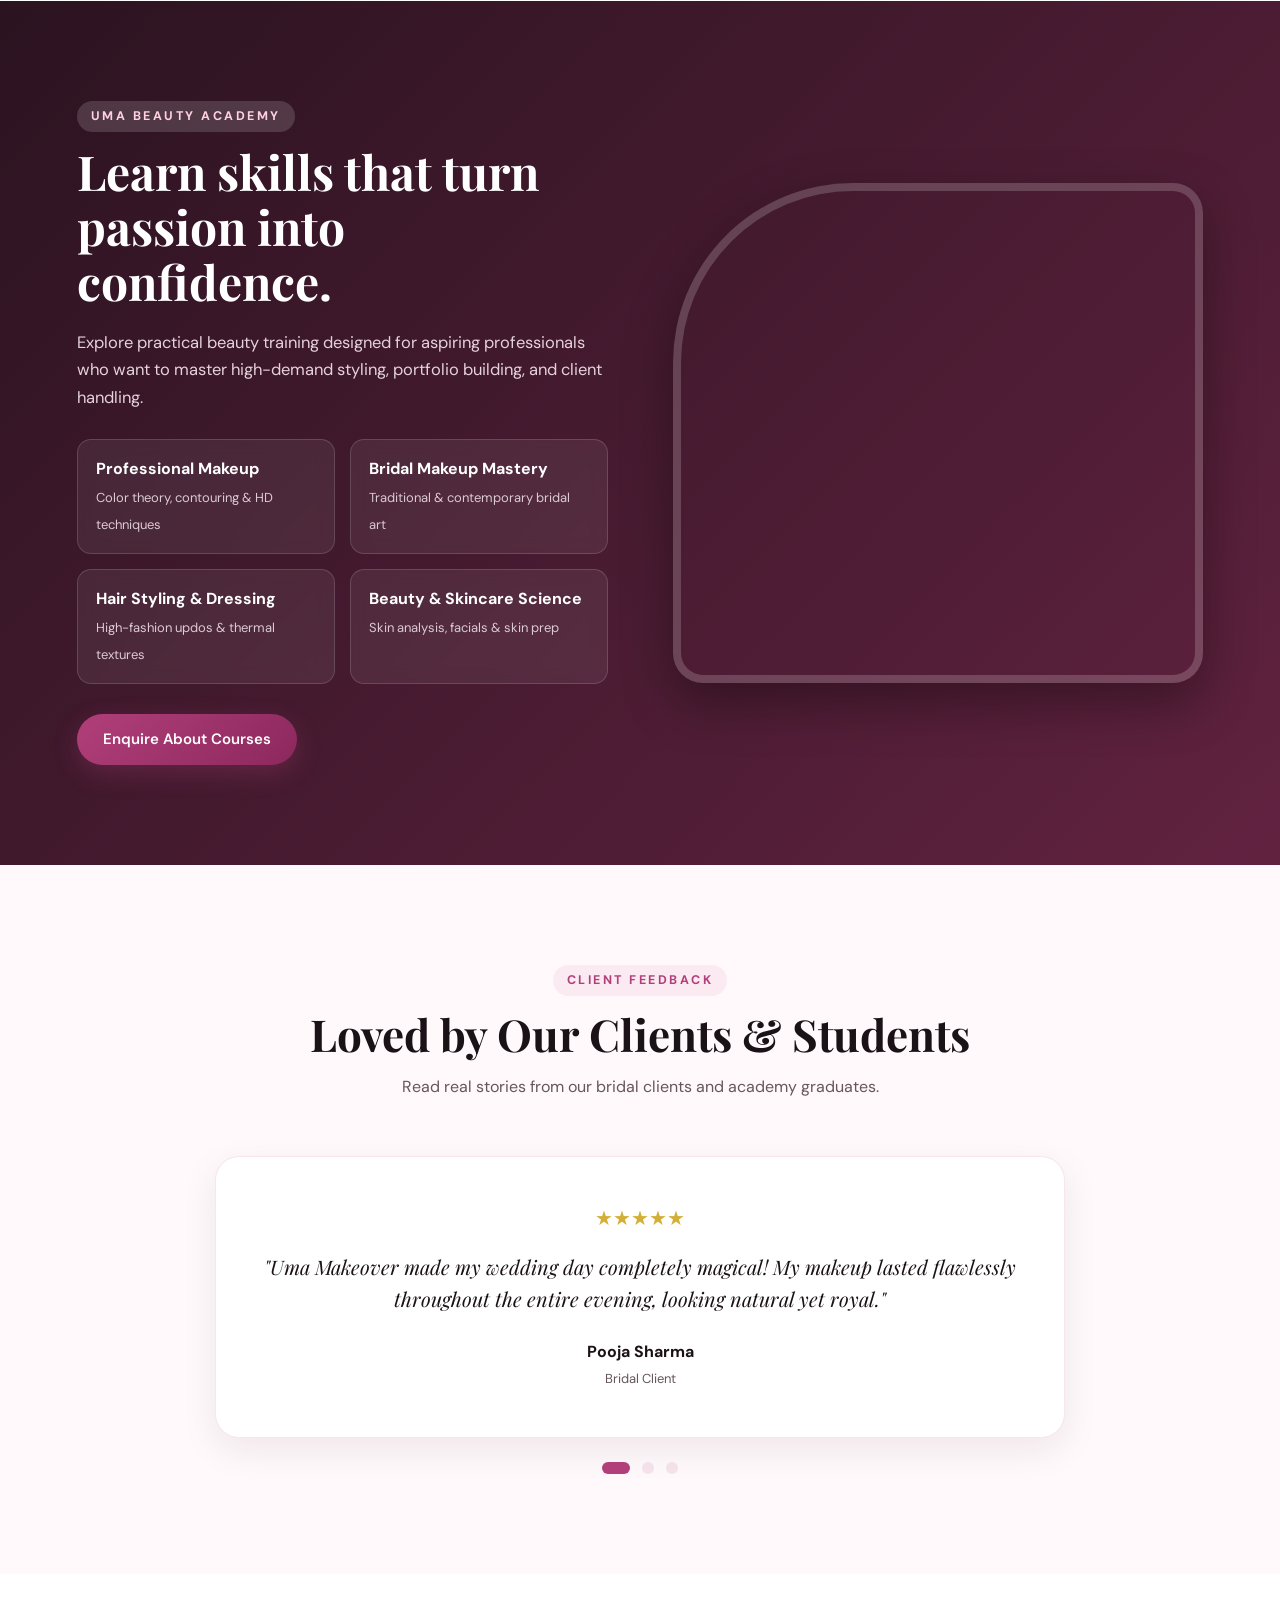
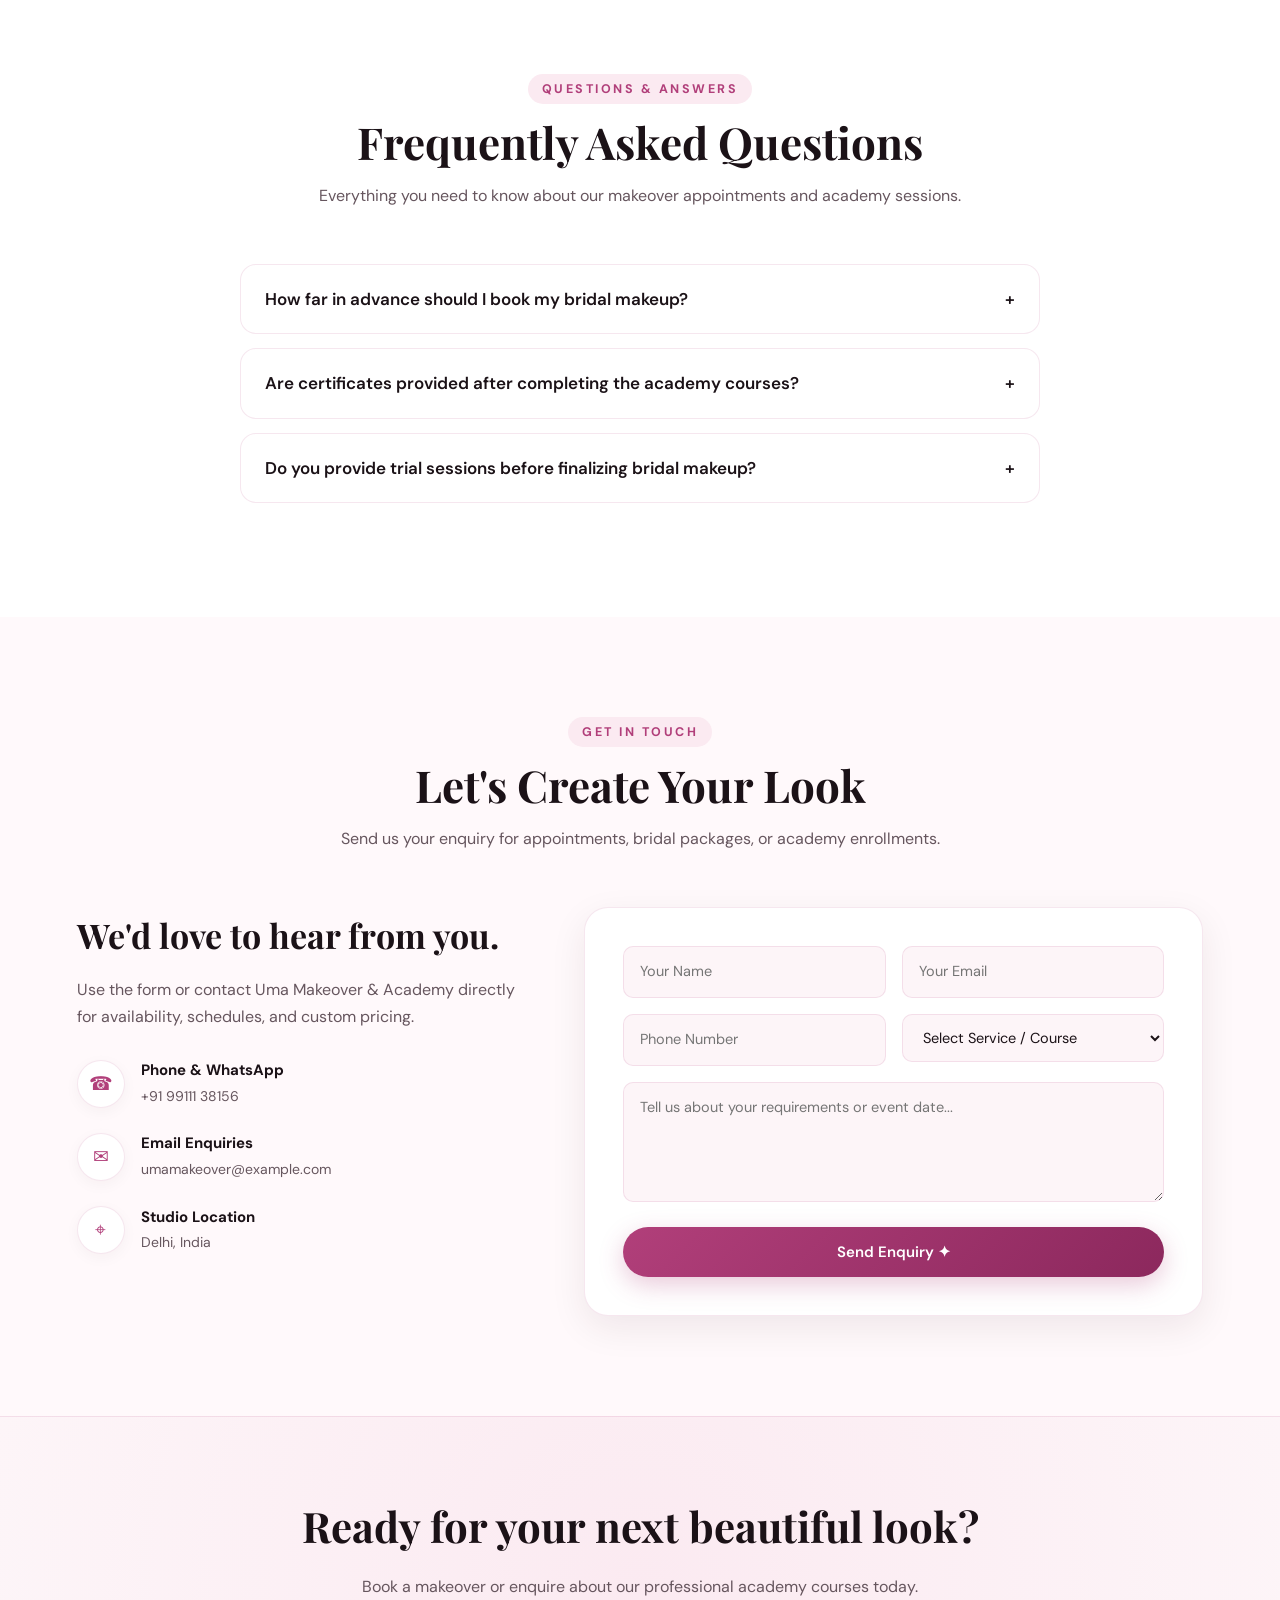
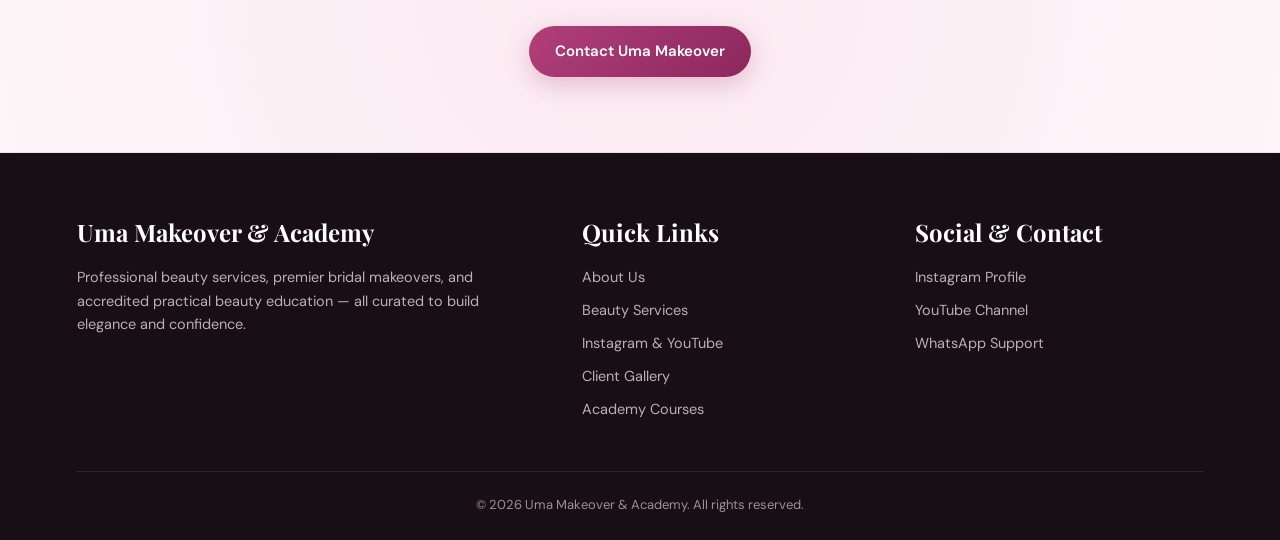
==== commit b18c7bce: "Update index.html" ====
--- a/index.html
+++ b/index.html
@@ -1,6 +1,7 @@
 <!DOCTYPE html>
 <html lang="en">
 <head>
+  <meta name="google-site-verification" content="hiEDOKE6IpAv2EU3v6_RybYdzMB6EWSP49wq-qJMvgc" />
 <meta charset="UTF-8">
 <meta name="viewport" content="width=device-width, initial-scale=1.0">
 <title>Uma Makeover & Academy | Premium Beauty Services & Academy</title>
@@ -561,4 +562,4 @@
 <!-- External Script -->
 <script src="script.js"></script>
 </body>
-</html>+</html>
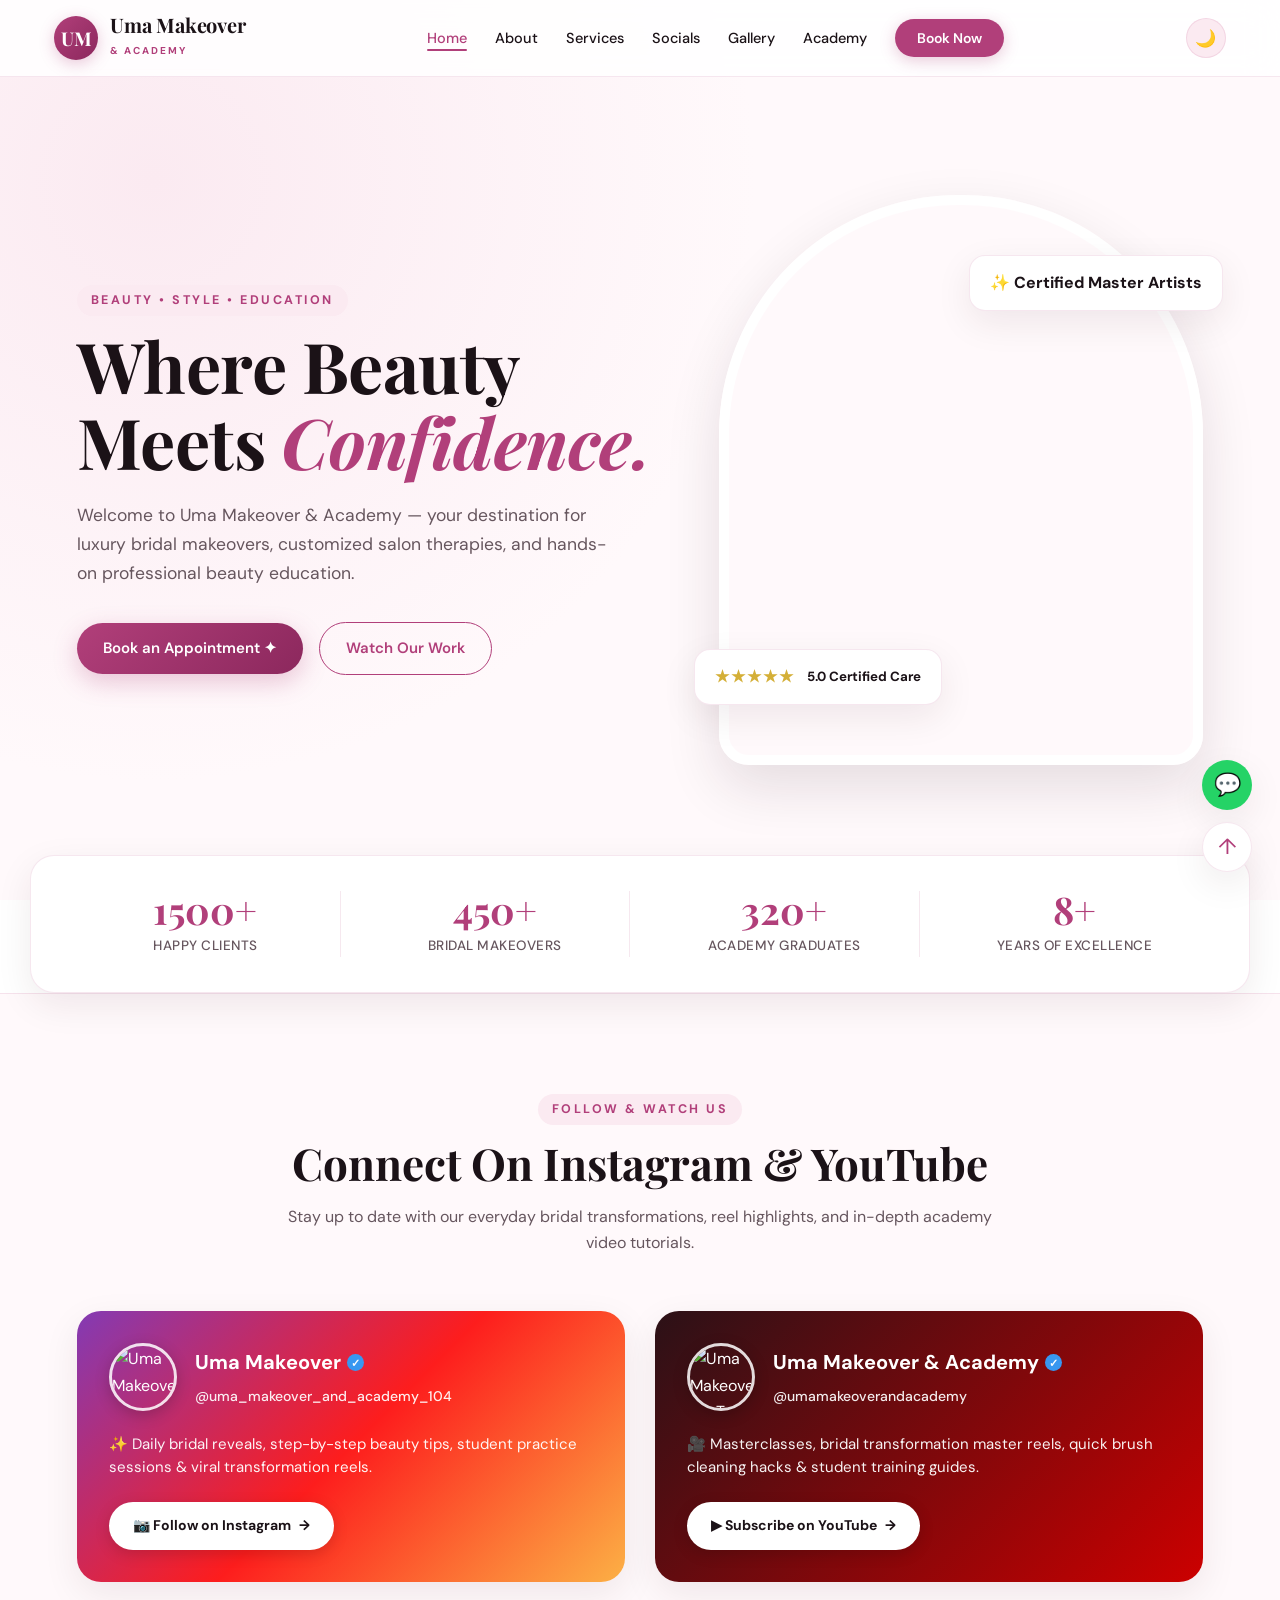
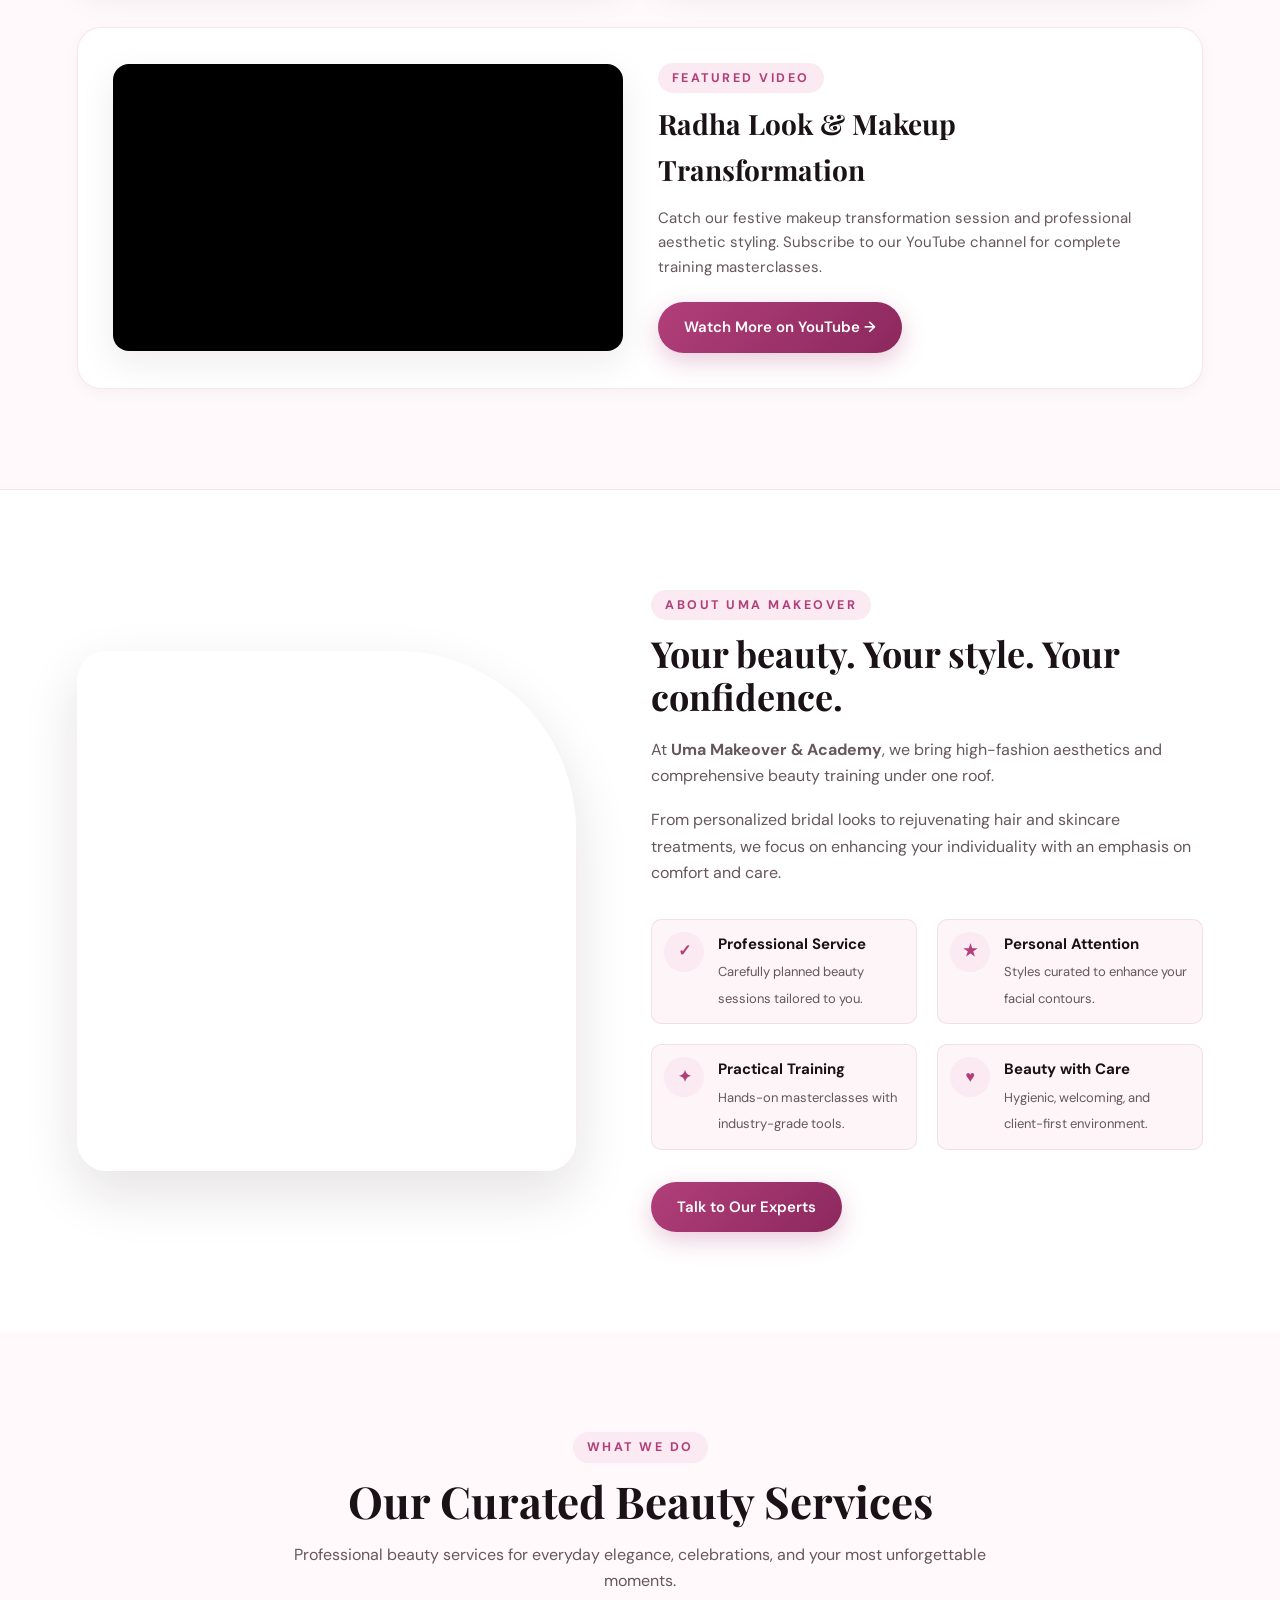
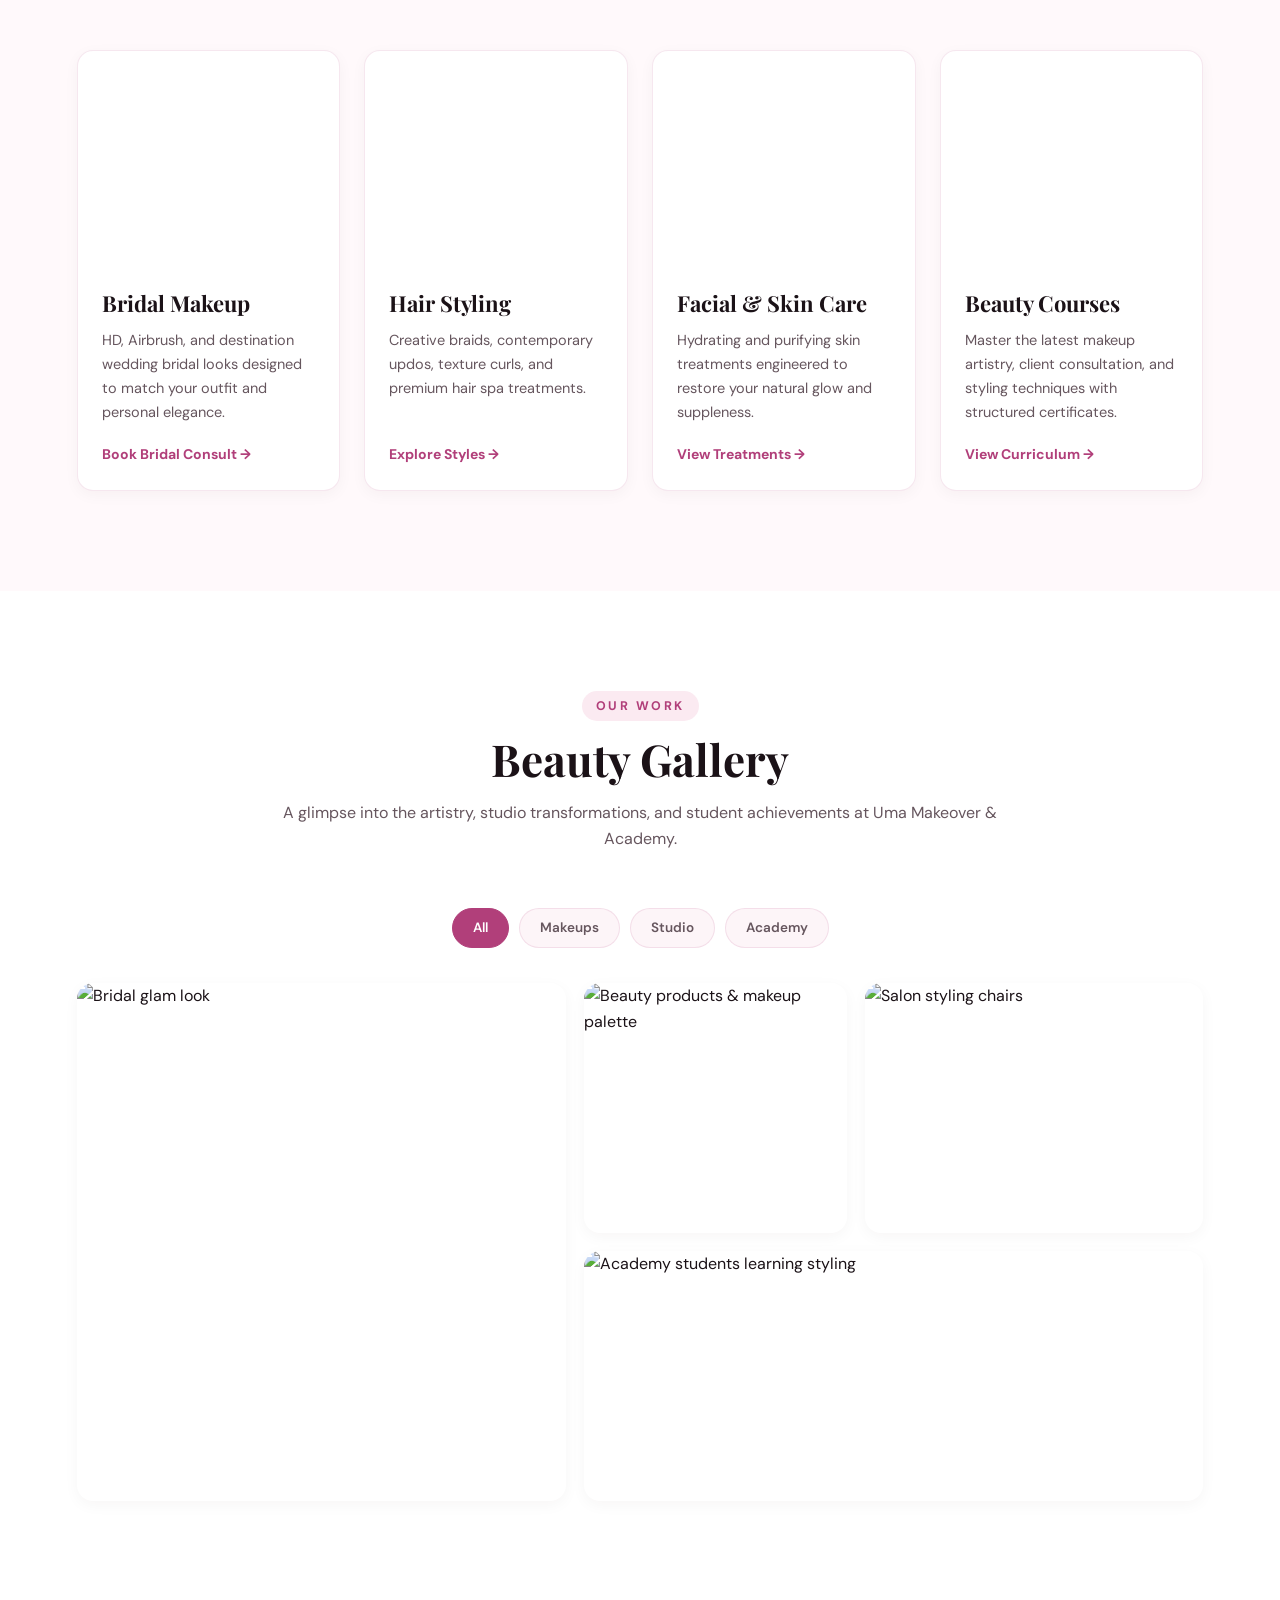
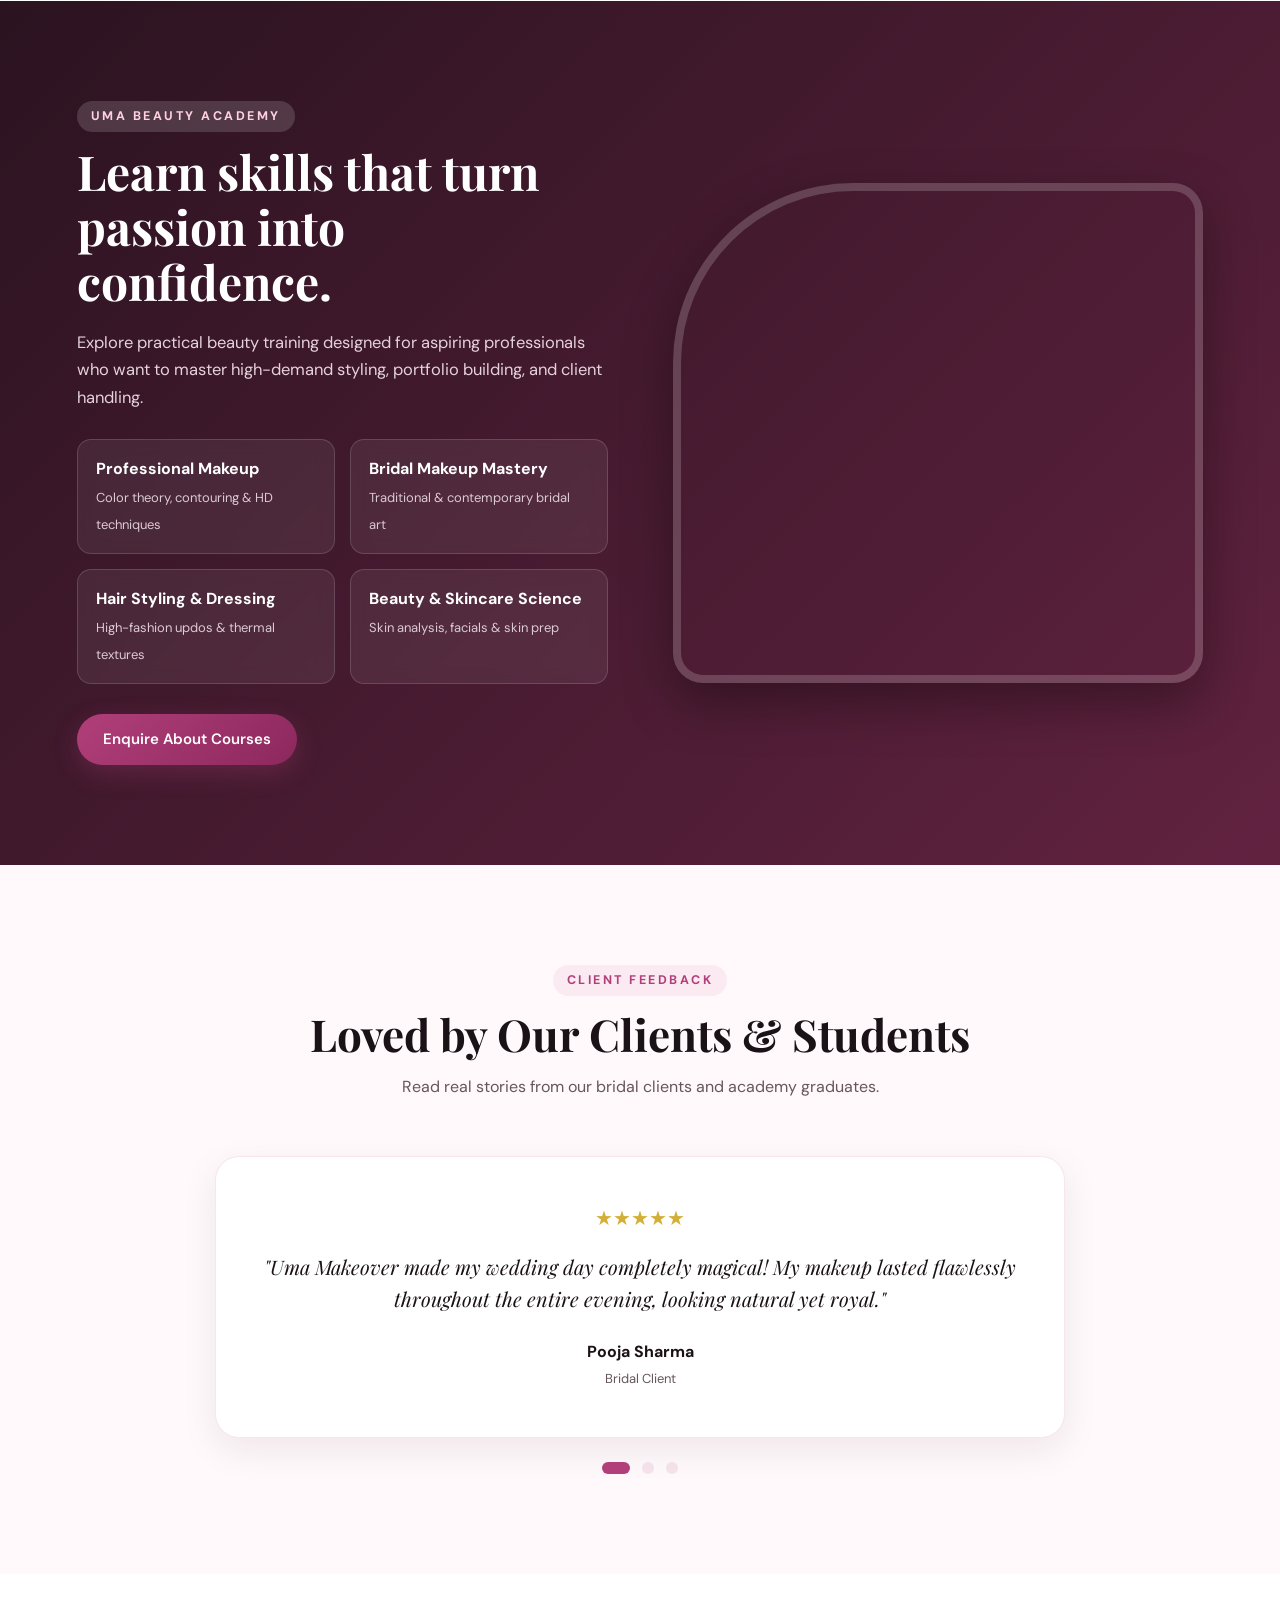
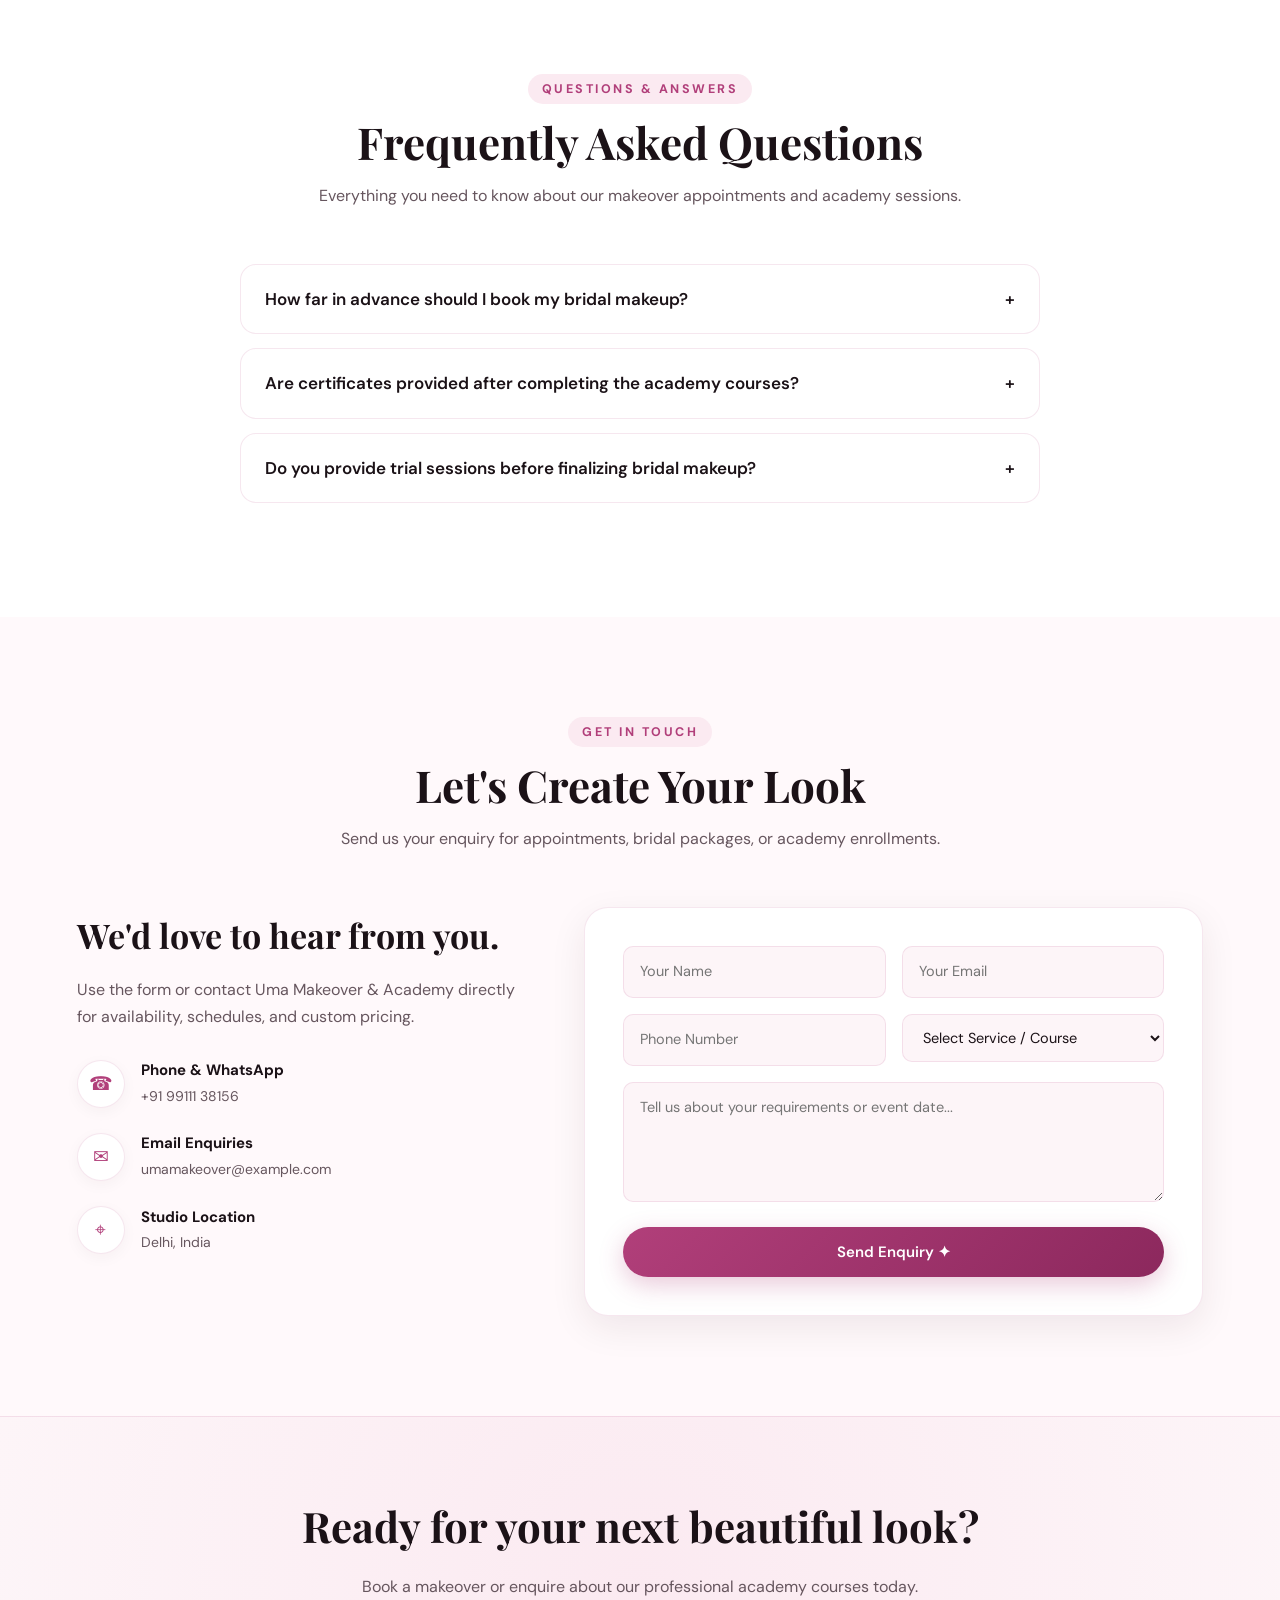
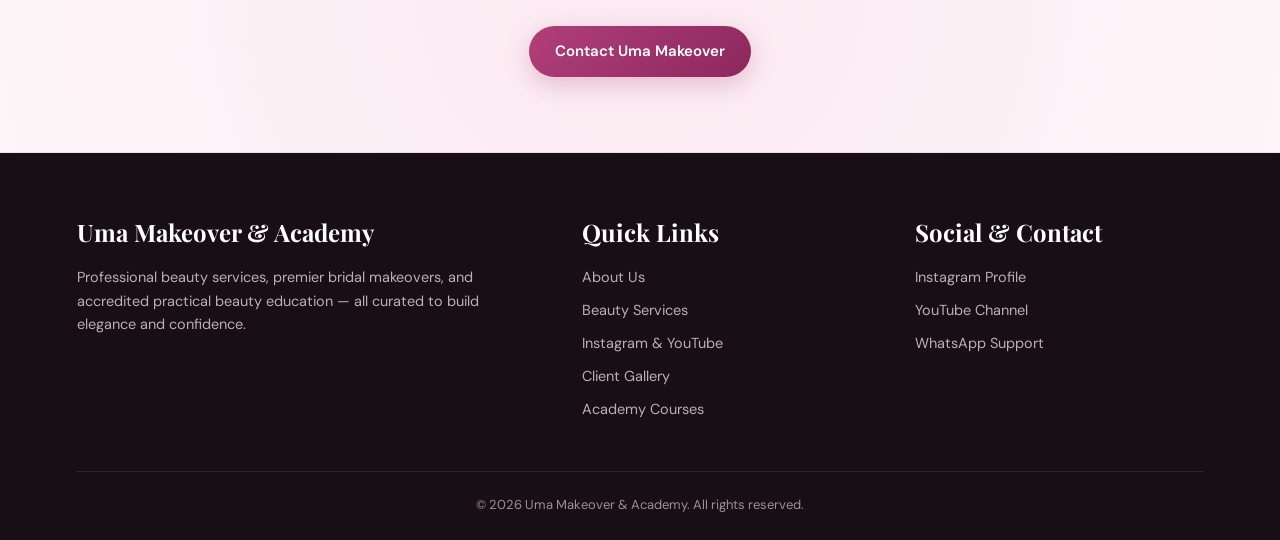
==== commit 3d108bb7: "Update index.html" ====
--- a/index.html
+++ b/index.html
@@ -29,7 +29,7 @@
   "priceRange": "$$",
   "telephone": "+91-9911138156",
   "sameAs": [
-    "https://www.instagram.com/uma_makeover_and_academy_104",
+    "https://www.instagram.com/uma.makeover.and.academy?stkn=aG1lbTV3aDc2NDM0",
     "https://youtube.com/@umamakeoverandacademy"
   ]
 }
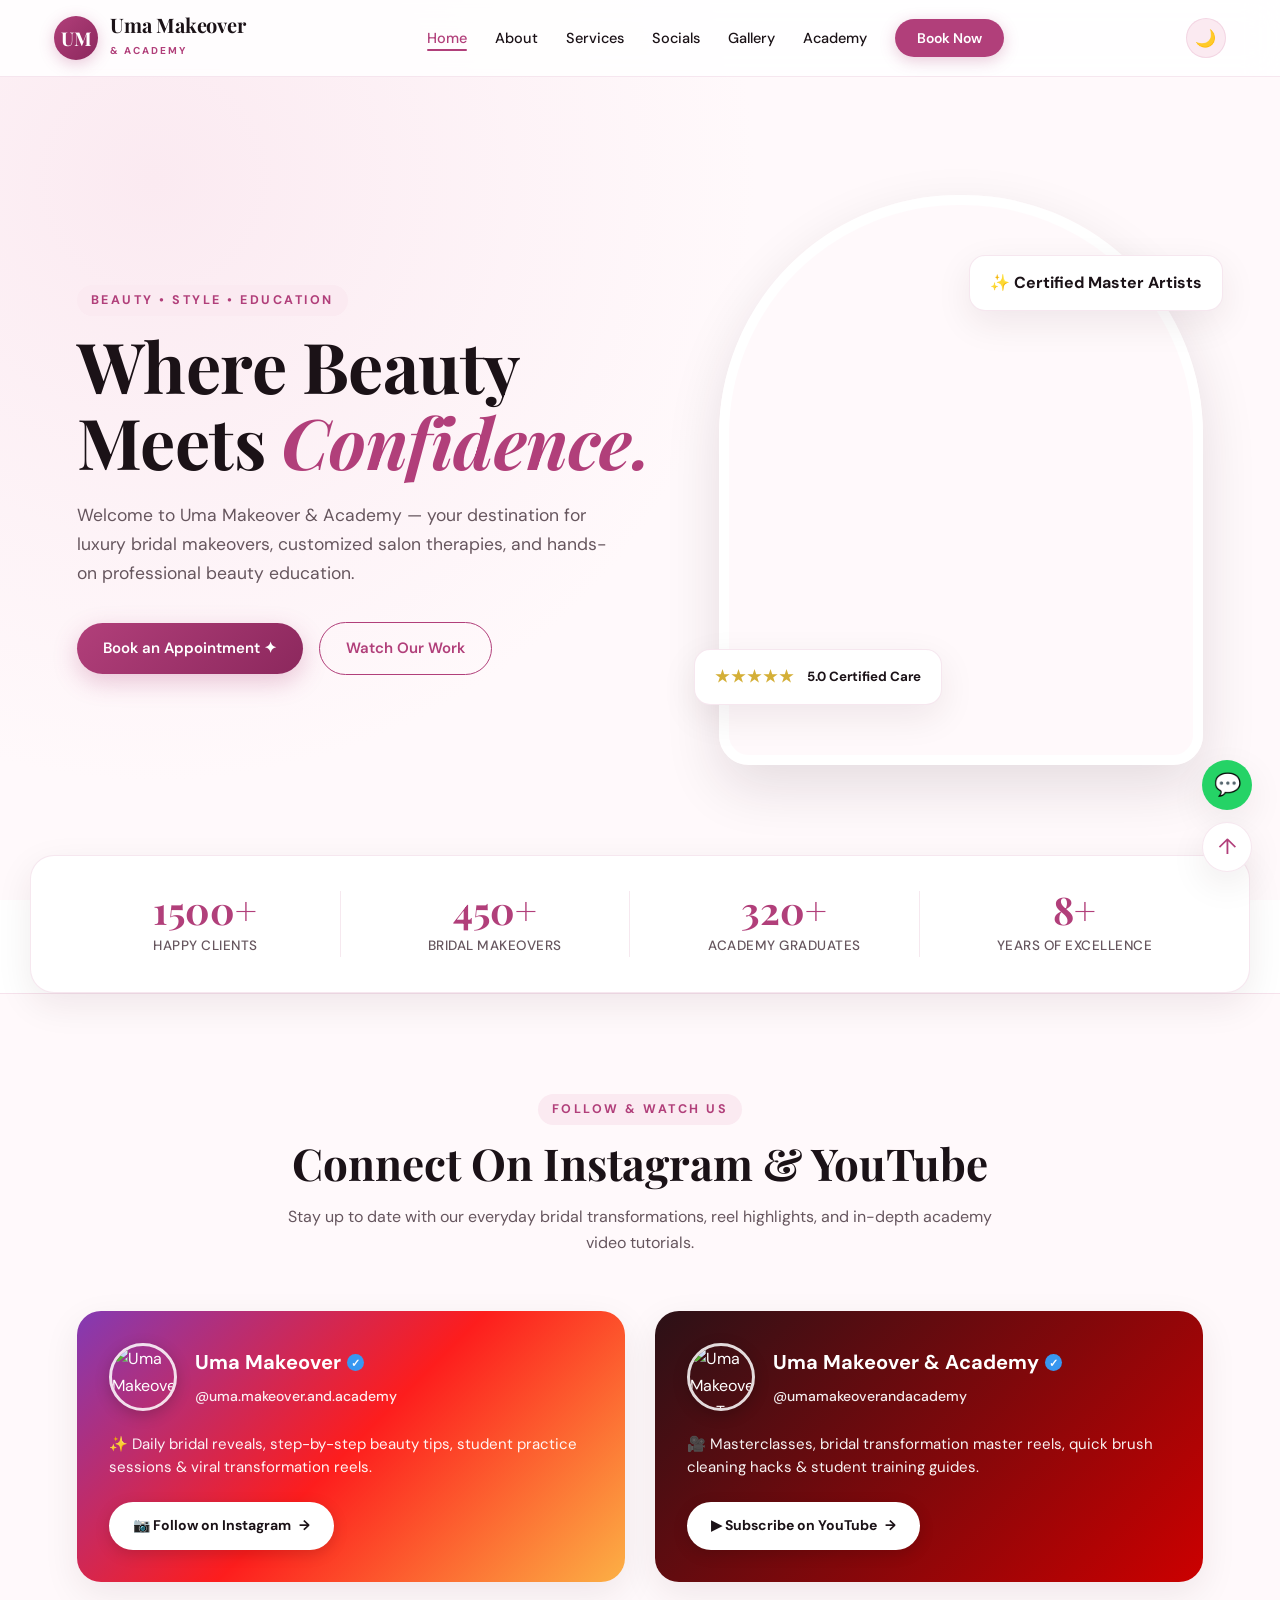
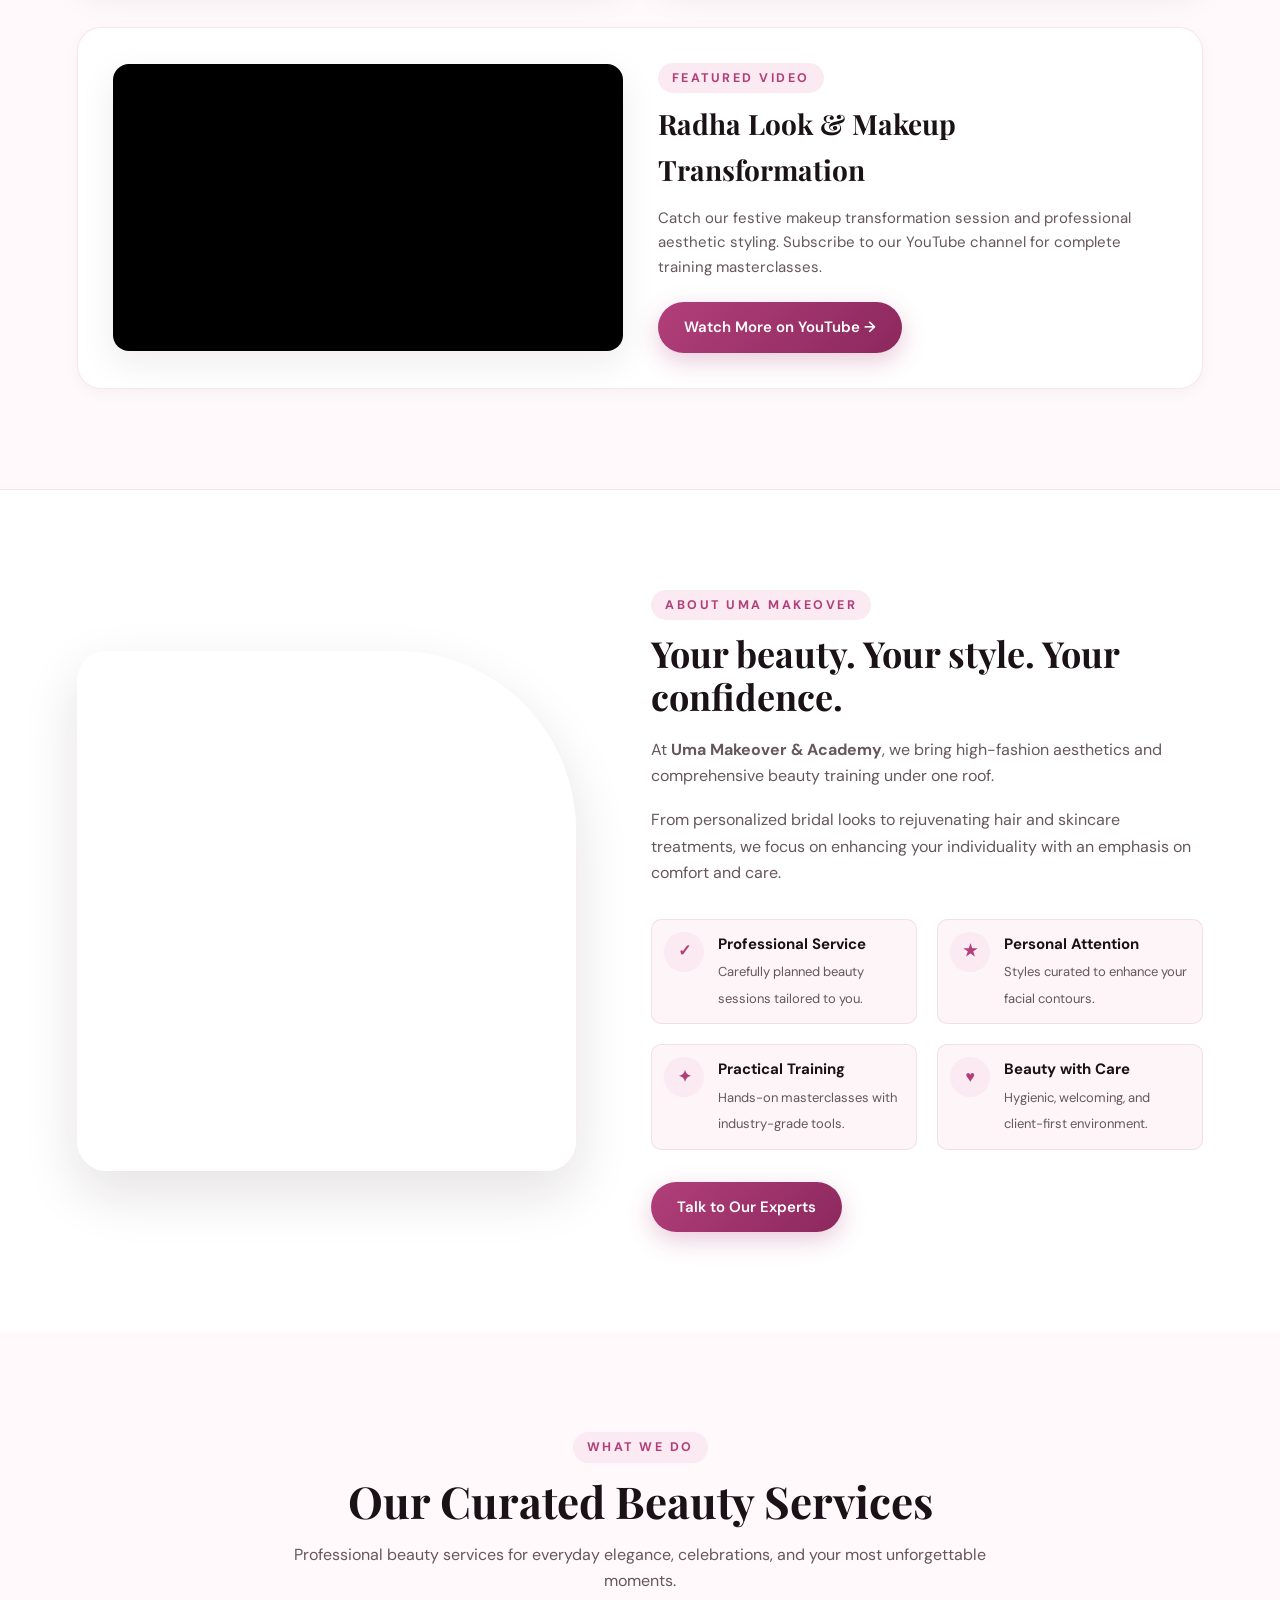
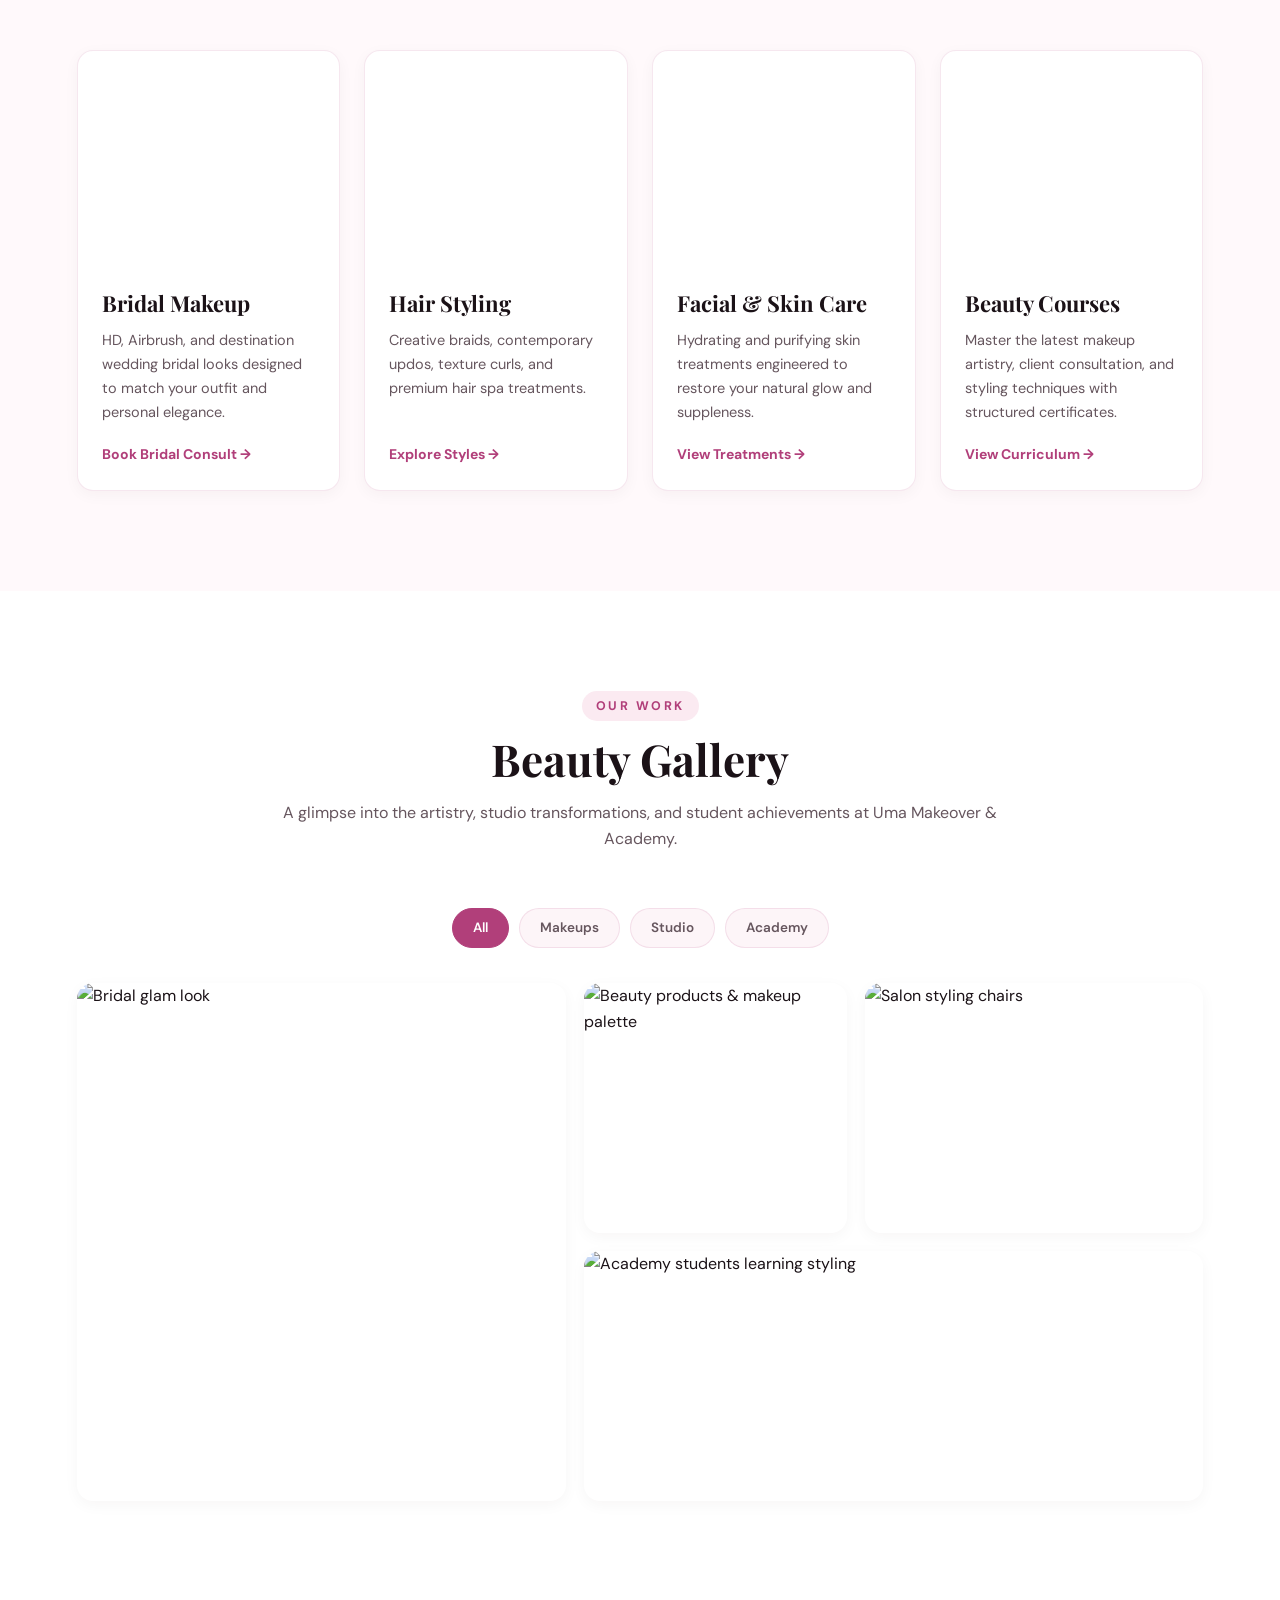
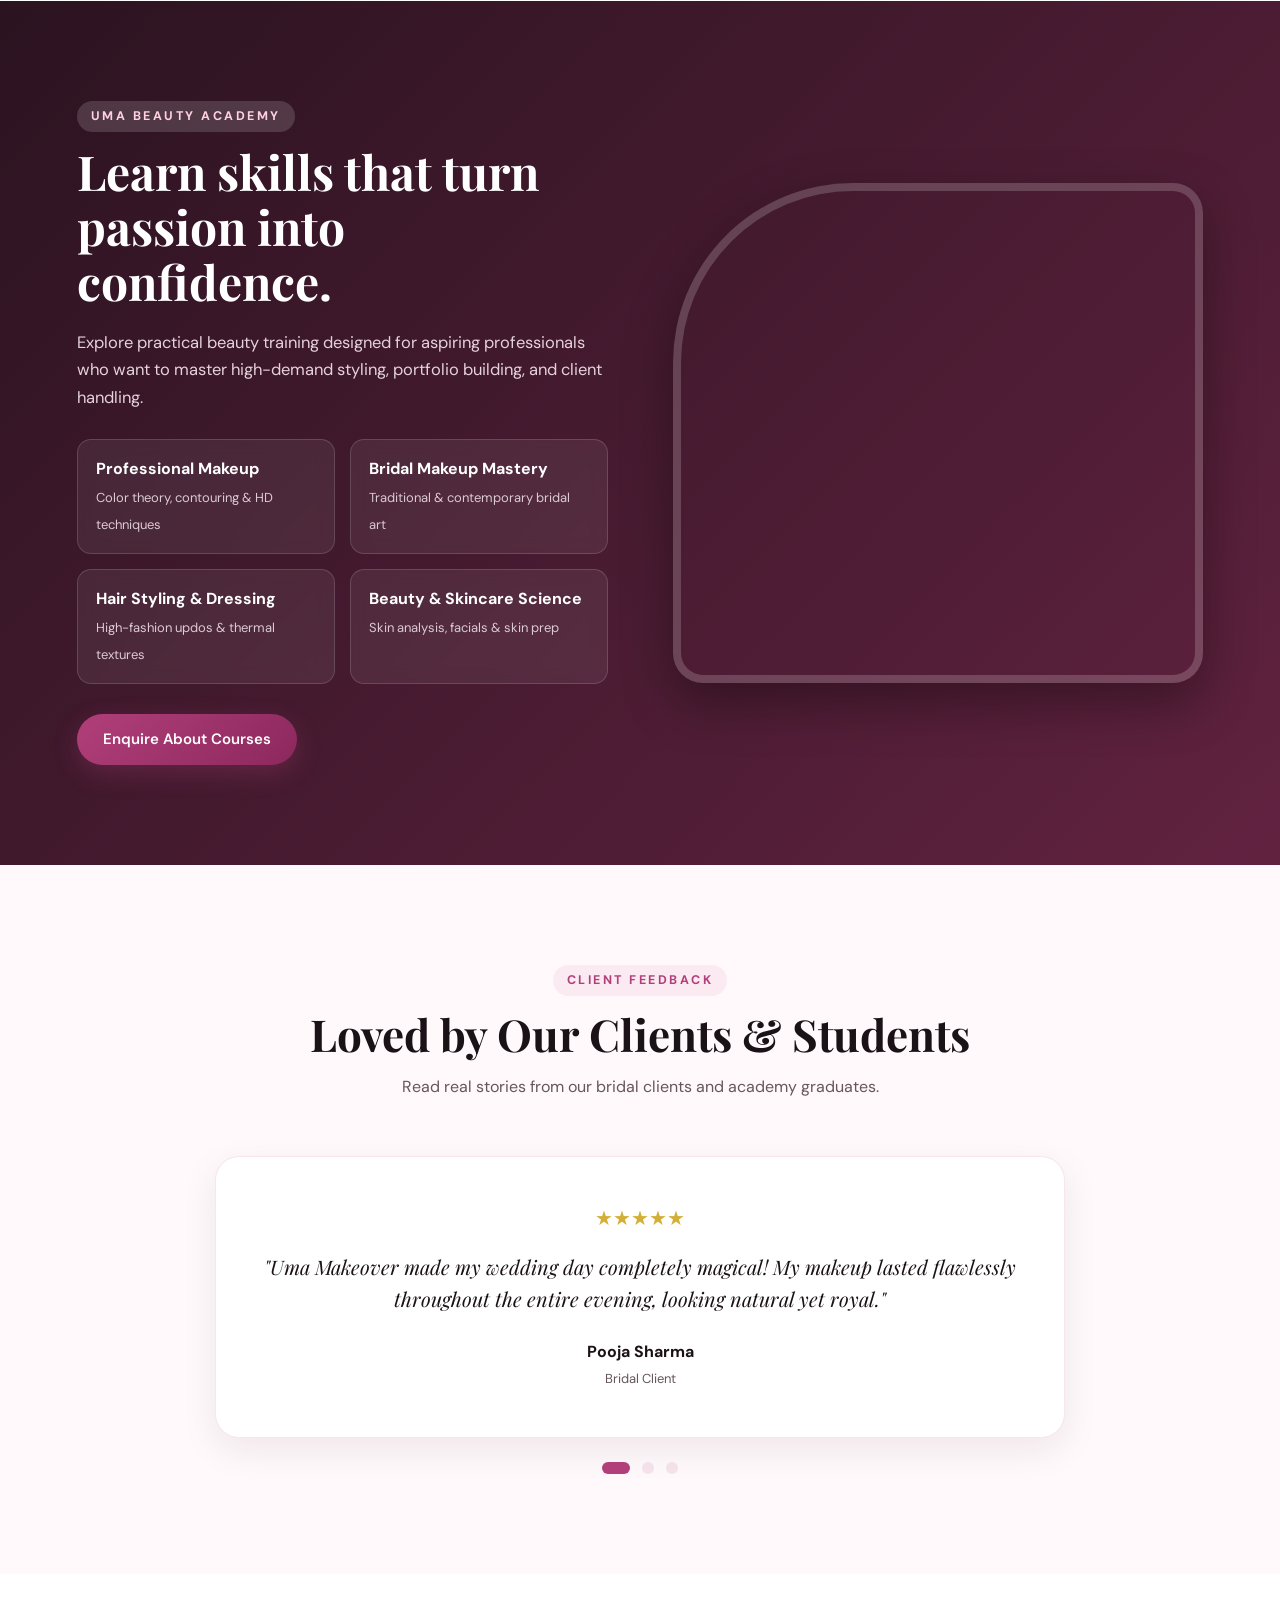
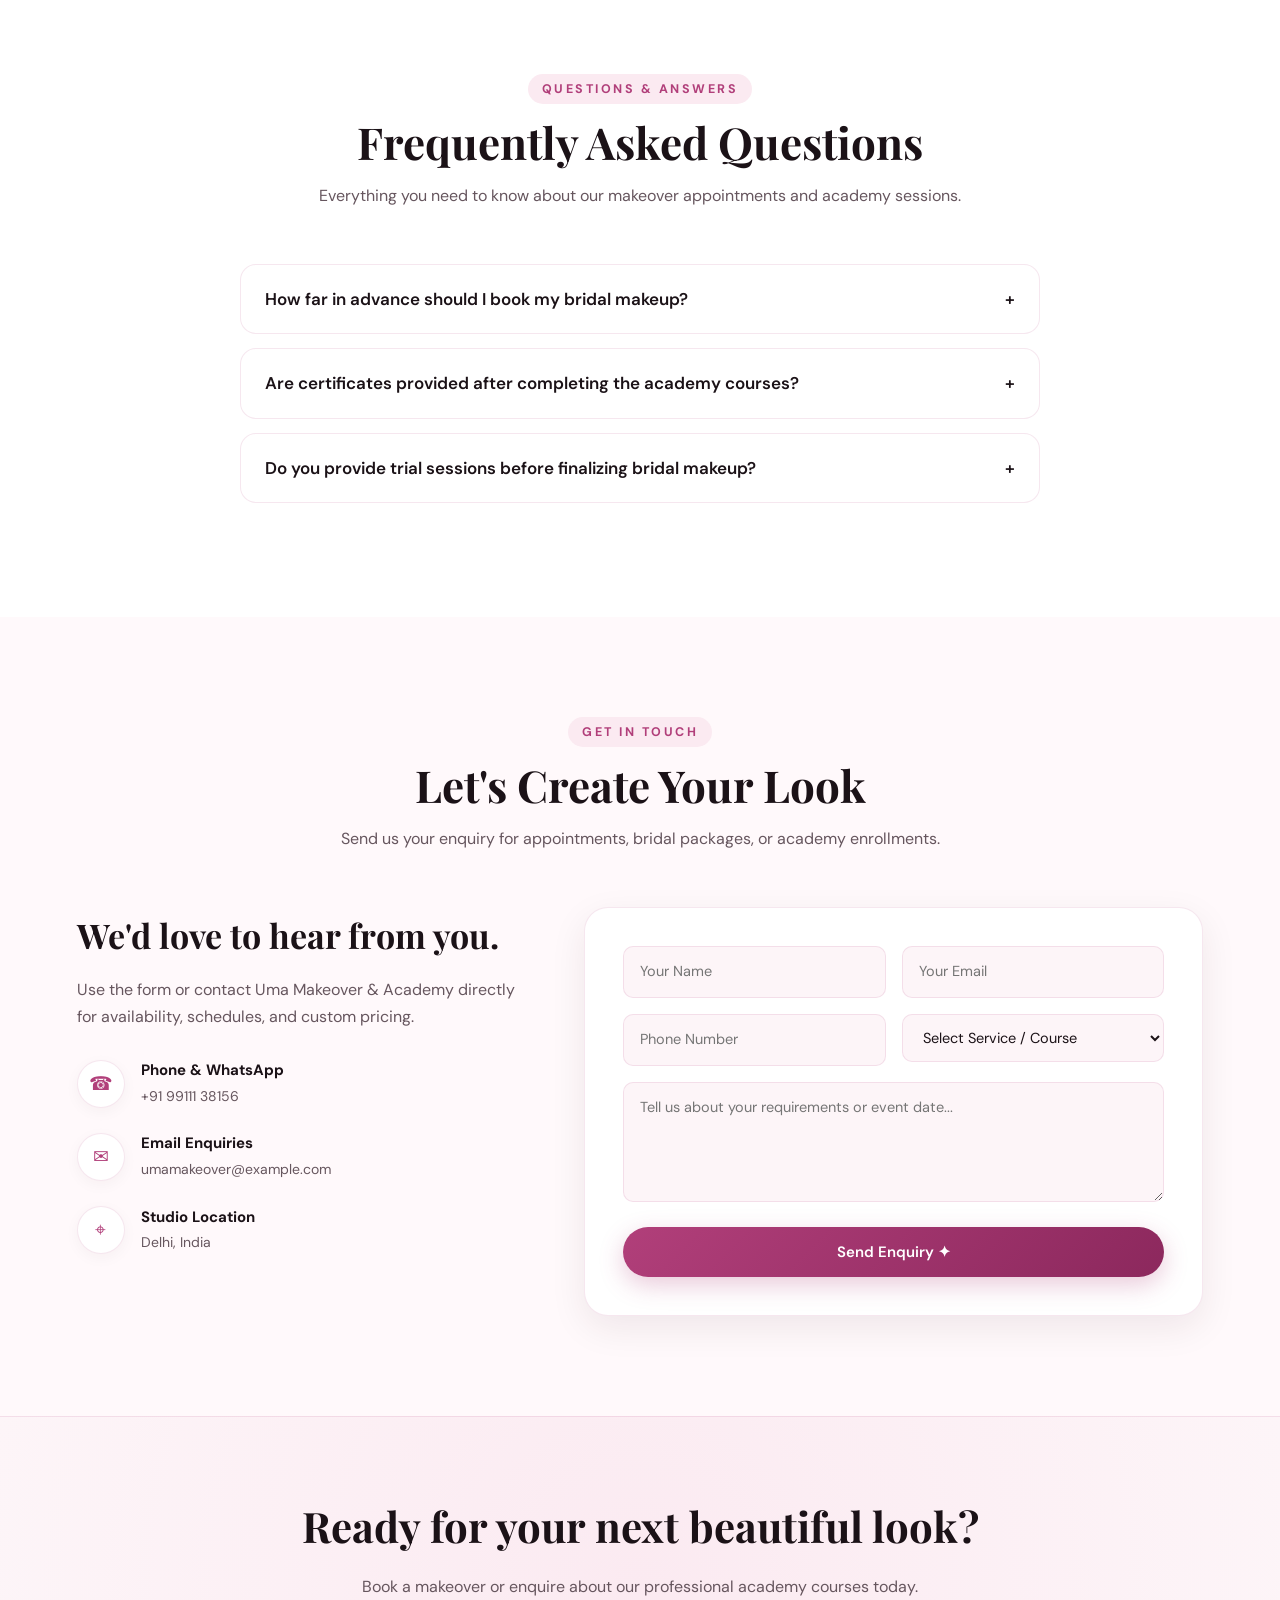
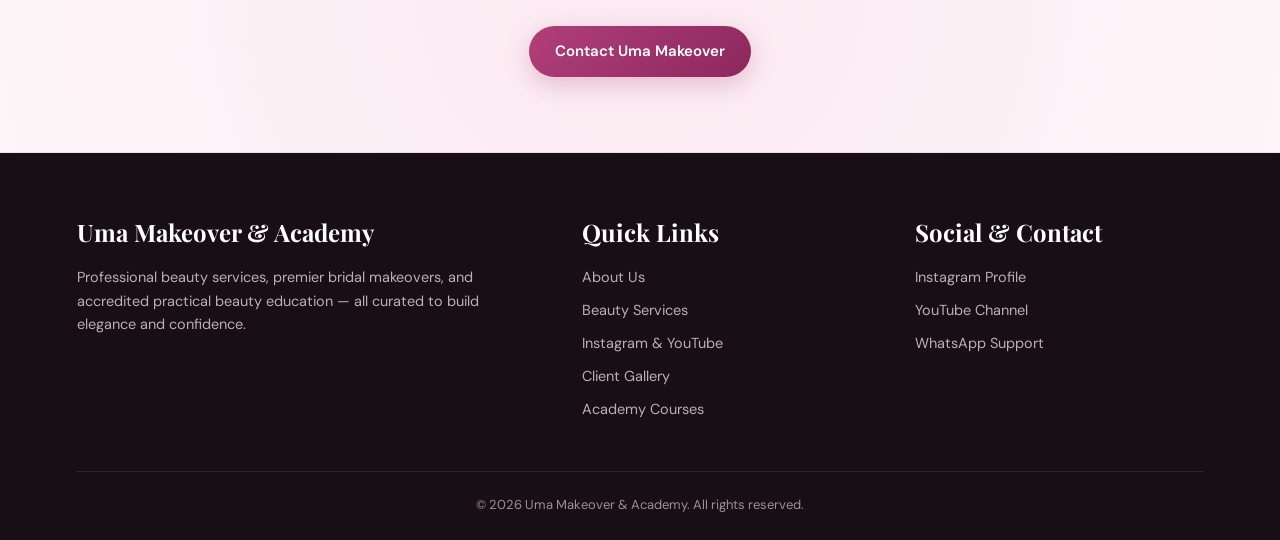
==== commit 57d64911: "UPDATE INSGRAM" ====
--- a/index.html
+++ b/index.html
@@ -136,12 +136,12 @@
     <!-- Social Profile Cards -->
     <div class="social-grid reveal">
       <!-- Instagram Profile Card -->
-      <a href="https://www.instagram.com/uma_makeover_and_academy_104?utm_source=ig_web_button_share_sheet&igsi=ZDNlZDc0MzIxNw==" target="_blank" rel="noopener noreferrer" class="social-profile-card insta-card">
+      <a href="https://www.instagram.com/uma.makeover.and.academy?utm_source=ig_web_button_share_sheet&stkn=ZDNlZDc0MzIxNw==" target="_blank" rel="noopener noreferrer" class="social-profile-card insta-card">
         <div class="card-top">
           <img class="profile-avatar" src="https://www.dropbox.com/scl/fi/ovf34f2s7pq1p4fsjdrf5/entry.jpg?rlkey=3lvcfa2ybmjk0xt5ffach8w8v&st=k0tb5bt3&raw=1" alt="Uma Makeover Instagram Avatar">
           <div class="profile-info">
             <h3>Uma Makeover <span class="verified-badge">✓</span></h3>
-            <span class="profile-handle">@uma_makeover_and_academy_104</span>
+            <span class="profile-handle">@uma.makeover.and.academy</span>
           </div>
         </div>
         <div class="card-mid">
